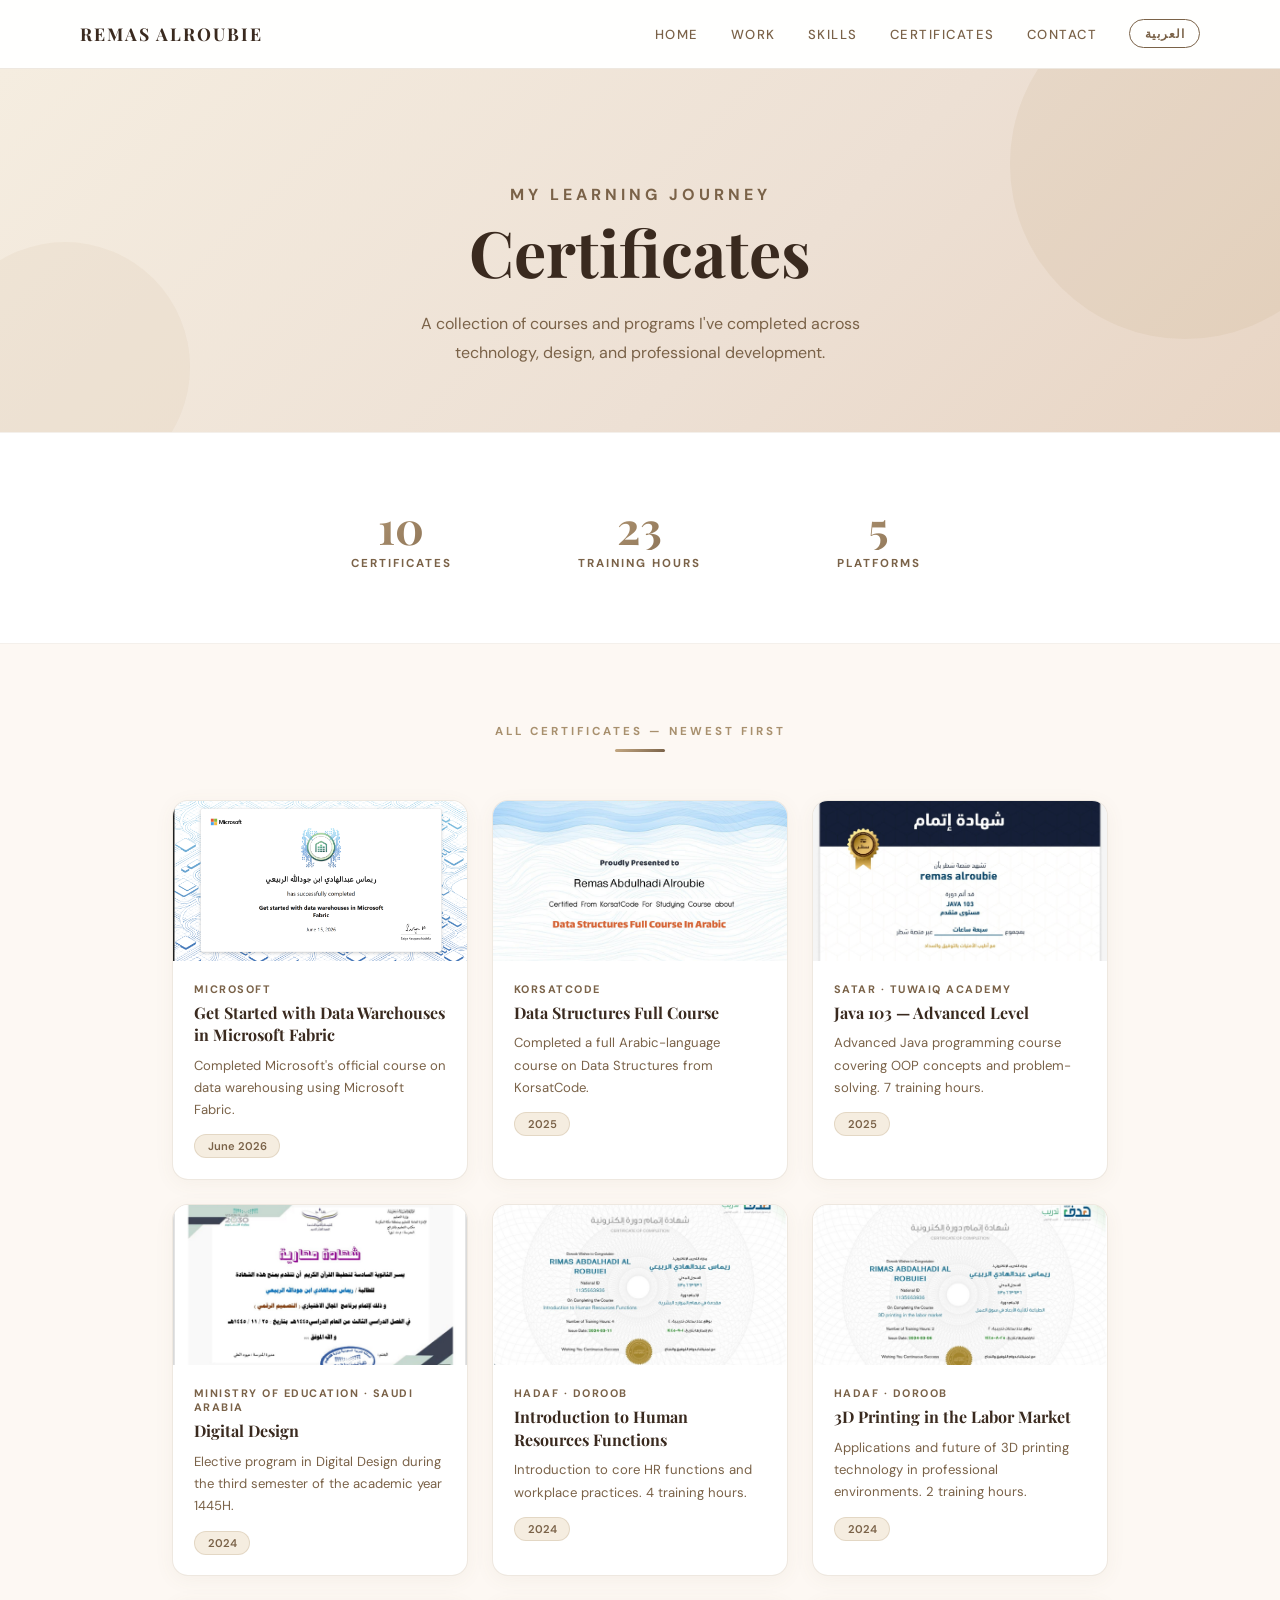
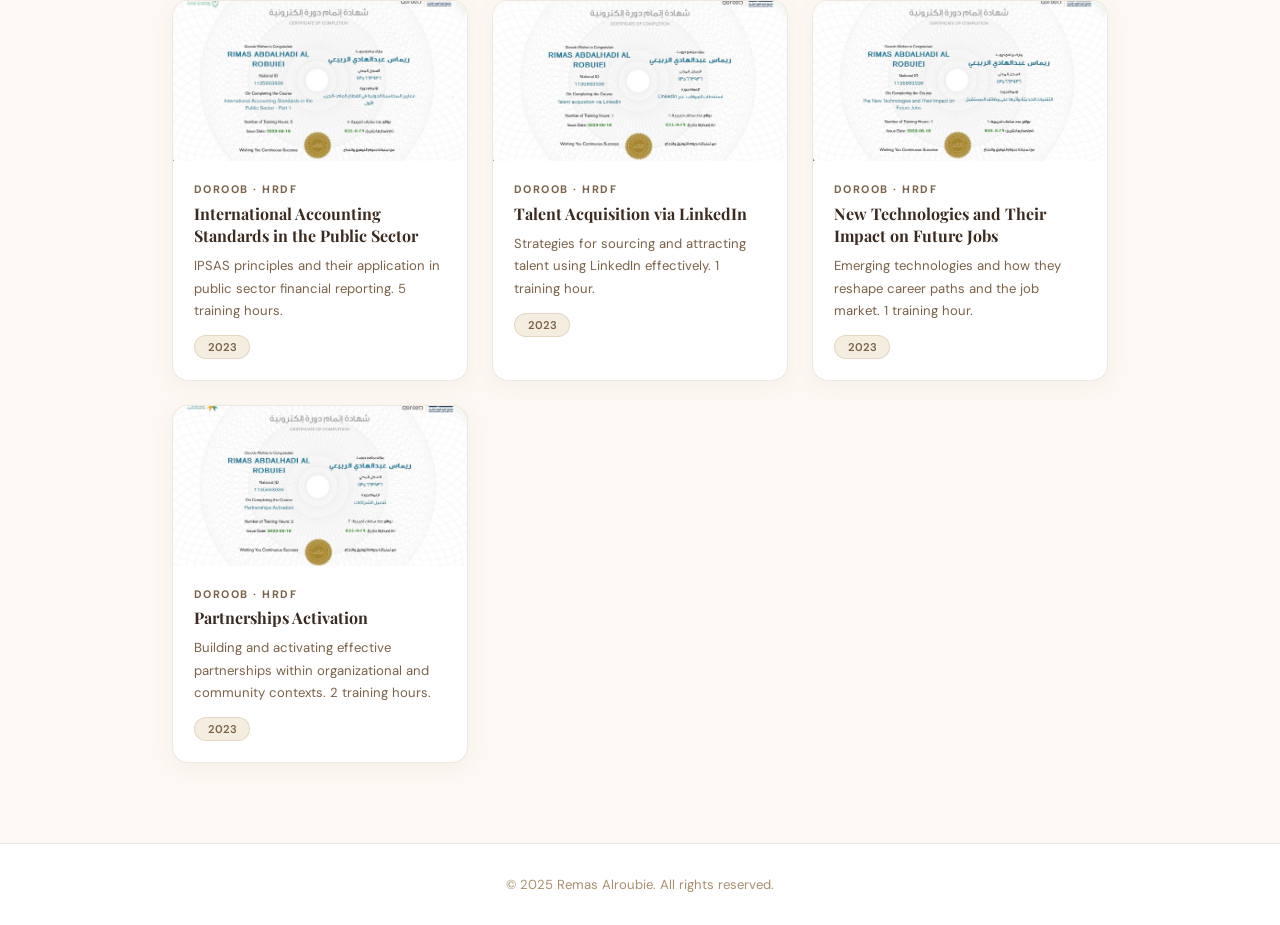
==== certificates.html @ 6f4adeab "redesign certificates page" ====
<!DOCTYPE html>
<html lang="en">
<head>
  <meta charset="UTF-8" />
  <meta name="viewport" content="width=device-width, initial-scale=1.0" />
  <title>Certificates — Remas Alroubie</title>
  <link rel="stylesheet" href="remasalroubie.css" />
  <script src="lang.js"></script>
  <style>
    /* ===== HERO ===== */
    .cert-hero {
      padding: 7rem 2rem 4rem;
      text-align: center;
      background: linear-gradient(135deg, #f5ede0 0%, #ede0d4 60%, #e8d5c4 100%);
      position: relative;
      overflow: hidden;
    }
    .cert-hero::before {
      content: '';
      position: absolute;
      width: 350px; height: 350px;
      border-radius: 50%;
      background: rgba(196,168,130,0.15);
      top: -80px; right: -80px;
      pointer-events: none;
    }
    .cert-hero::after {
      content: '';
      position: absolute;
      width: 250px; height: 250px;
      border-radius: 50%;
      background: rgba(196,168,130,0.1);
      bottom: -60px; left: -60px;
      pointer-events: none;
    }
    .cert-hero-label {
      font-size: 0.72rem;
      font-weight: 700;
      letter-spacing: 4px;
      text-transform: uppercase;
      color: var(--text-light);
      margin-bottom: 1rem;
    }
    .cert-hero h1 {
      font-family: 'Playfair Display', serif;
      font-size: clamp(2.5rem, 6vw, 4rem);
      color: var(--text-dark);
      margin-bottom: 1rem;
    }
    .cert-hero p {
      font-size: 1rem;
      color: var(--text-mid);
      max-width: 460px;
      margin: 0 auto;
      line-height: 1.8;
    }

    /* ===== COUNTER STATS ===== */
    .cert-stats {
      background: white;
      border-top: 1px solid rgba(200,180,154,0.2);
      border-bottom: 1px solid rgba(200,180,154,0.2);
      padding: 3rem 2rem;
    }
    .cert-stats-inner {
      max-width: 700px;
      margin: 0 auto;
      display: grid;
      grid-template-columns: repeat(3, 1fr);
      gap: 1rem;
      text-align: center;
    }
    .cert-stat {
      padding: 1.5rem 1rem;
      border-radius: 12px;
      transition: transform 0.3s;
    }
    .cert-stat:hover { transform: translateY(-4px); }
    .cert-stat-num {
      font-family: 'Playfair Display', serif;
      font-size: 2.8rem;
      font-weight: 700;
      background: linear-gradient(135deg, #c4a882, #7a6248);
      -webkit-background-clip: text;
      -webkit-text-fill-color: transparent;
      background-clip: text;
      line-height: 1;
      margin-bottom: 0.4rem;
    }
    .cert-stat-label {
      font-size: 0.72rem;
      font-weight: 700;
      letter-spacing: 2px;
      text-transform: uppercase;
      color: var(--text-mid);
    }

    /* ===== CERT GRID ===== */
    .cert-section {
      max-width: 1000px;
      margin: 0 auto;
      padding: 5rem 2rem;
    }
    .cert-section-label {
      font-size: 0.72rem;
      font-weight: 700;
      letter-spacing: 3px;
      text-transform: uppercase;
      color: var(--text-light);
      text-align: center;
      margin-bottom: 0.5rem;
    }
    .section-divider {
      width: 50px; height: 3px;
      background: linear-gradient(135deg, var(--pink-mid), var(--purple-mid));
      margin: 0.6rem auto 3rem;
      border-radius: 2px;
    }

    /* Big cert cards with image on top */
    .cert-big-grid {
      display: grid;
      grid-template-columns: repeat(auto-fill, minmax(280px, 1fr));
      gap: 1.5rem;
    }

    .cert-big-card {
      background: white;
      border: 1px solid rgba(200,180,154,0.3);
      border-radius: 16px;
      overflow: hidden;
      cursor: pointer;
      transition: transform 0.3s, box-shadow 0.3s;
      box-shadow: 0 4px 20px rgba(122,98,72,0.06);
    }
    .cert-big-card:hover {
      transform: translateY(-6px);
      box-shadow: 0 15px 40px rgba(122,98,72,0.15);
    }

    .cert-big-img {
      height: 160px;
      overflow: hidden;
      position: relative;
      background: linear-gradient(135deg, #f5ede0, #e8d5c4);
    }
    .cert-big-img img {
      width: 100%; height: 100%;
      object-fit: cover;
      transition: transform 0.4s;
    }
    .cert-big-card:hover .cert-big-img img { transform: scale(1.05); }

    /* Fallback when no image */
    .cert-big-img-fallback {
      width: 100%; height: 100%;
      display: flex;
      align-items: center;
      justify-content: center;
      font-size: 3.5rem;
    }

    /* Zoom overlay on hover */
    .cert-big-img::after {
      content: '🔍';
      position: absolute;
      inset: 0;
      background: rgba(58,42,31,0.5);
      display: flex;
      align-items: center;
      justify-content: center;
      font-size: 1.5rem;
      opacity: 0;
      transition: opacity 0.3s;
    }
    .cert-big-card:hover .cert-big-img::after { opacity: 1; }

    .cert-big-body { padding: 1.3rem; }
    .cert-big-platform {
      display: block;
      font-size: 0.68rem;
      font-weight: 700;
      letter-spacing: 1.5px;
      text-transform: uppercase;
      color: var(--purple-mid);
      margin-bottom: 0.4rem;
    }
    .cert-big-body h3 {
      font-family: 'Playfair Display', serif;
      font-size: 1rem;
      color: var(--text-dark);
      margin-bottom: 0.5rem;
      line-height: 1.4;
    }
    .cert-big-body p {
      font-size: 0.82rem;
      color: var(--text-mid);
      line-height: 1.7;
      margin-bottom: 0.8rem;
    }
    .cert-big-date {
      display: inline-block;
      background: var(--purple-light);
      color: var(--text-mid);
      font-size: 0.7rem;
      font-weight: 600;
      padding: 0.25rem 0.8rem;
      border-radius: 50px;
      border: 1px solid rgba(200,180,154,0.4);
    }

    /* ===== MODAL ===== */
    .modal-overlay {
      display: none;
      position: fixed;
      inset: 0;
      background: rgba(0,0,0,0.85);
      backdrop-filter: blur(6px);
      z-index: 9999;
      justify-content: center;
      align-items: center;
      padding: 1.5rem;
    }
    .modal-overlay.active { display: flex; }
    .modal-overlay img {
      max-width: 90%;
      max-height: 88vh;
      border-radius: 12px;
      box-shadow: 0 8px 40px rgba(0,0,0,0.5);
      animation: modalIn 0.3s ease;
    }
    @keyframes modalIn {
      from { opacity: 0; transform: scale(0.9); }
      to   { opacity: 1; transform: scale(1); }
    }
    .modal-close {
      position: fixed;
      top: 1.2rem; right: 1.5rem;
      font-size: 1.5rem;
      color: white;
      cursor: pointer;
      background: rgba(255,255,255,0.15);
      border: none;
      width: 40px; height: 40px;
      border-radius: 50%;
      display: flex;
      align-items: center;
      justify-content: center;
      transition: background 0.2s;
    }
    .modal-close:hover { background: rgba(255,255,255,0.3); }

    @media (max-width: 600px) {
      .cert-stats-inner { grid-template-columns: repeat(3, 1fr); gap: 0.5rem; }
      .cert-big-grid { grid-template-columns: 1fr; }
    }
  </style>
</head>
<body>

  <div id="progress-bar"></div>
  <button id="back-to-top" onclick="window.scrollTo({top:0,behavior:'smooth'})">↑</button>

  <div class="modal-overlay" id="certModal" onclick="closeModal(event)">
    <button class="modal-close" onclick="closeCertModal()">✕</button>
    <img id="modalImg" src="" alt="Certificate" />
  </div>

  <nav>
    <a href="index.html" class="logo">REMAS ALROUBIE</a>
    <ul>
      <li><a href="index.html" data-en="Home" data-ar="الرئيسية">Home</a></li>
      <li><a href="mywork.html" data-en="Work" data-ar="أعمالي">Work</a></li>
      <li><a href="skills.html" data-en="Skills" data-ar="المهارات">Skills</a></li>
      <li><a href="certificates.html" class="active" data-en="Certificates" data-ar="الشهادات">Certificates</a></li>
      <li><a href="contact.html" data-en="Contact" data-ar="تواصل">Contact</a></li>
      <li><button class="lang-btn" onclick="toggleLang()">العربية</button></li>
    </ul>
  </nav>

  <!-- HERO -->
  <div class="cert-hero">
    <p class="cert-hero-label" data-en="My Learning Journey" data-ar="مسيرتي التعليمية">My Learning Journey</p>
    <h1 data-en="Certificates" data-ar="شهاداتي">Certificates</h1>
    <p data-en="A collection of courses and programs I've completed across technology, design, and professional development." data-ar="مجموعة من الدورات والبرامج التي أتممتها في مجالات التقنية والتصميم والتطوير المهني.">A collection of courses and programs I've completed across technology, design, and professional development.</p>
  </div>

  <!-- COUNTER STATS -->
  <div class="cert-stats">
    <div class="cert-stats-inner">
      <div class="cert-stat fade-in">
        <div class="cert-stat-num" id="count-certs">0</div>
        <div class="cert-stat-label" data-en="Certificates" data-ar="شهادة">Certificates</div>
      </div>
      <div class="cert-stat fade-in">
        <div class="cert-stat-num" id="count-hours">0</div>
        <div class="cert-stat-label" data-en="Training Hours" data-ar="ساعة تدريبية">Training Hours</div>
      </div>
      <div class="cert-stat fade-in">
        <div class="cert-stat-num" id="count-platforms">0</div>
        <div class="cert-stat-label" data-en="Platforms" data-ar="منصة">Platforms</div>
      </div>
    </div>
  </div>

  <!-- CERTIFICATES GRID -->
  <div class="cert-section">
    <p class="cert-section-label" data-en="All Certificates — Newest First" data-ar="جميع الشهادات — الأحدث أولاً">All Certificates — Newest First</p>
    <div class="section-divider"></div>

    <div class="cert-big-grid">

      <!-- 1. Microsoft Fabric — June 2026 -->
      <div class="cert-big-card fade-in" onclick="openCertModal('images/cert-microsoft-fabric.jpg')">
        <div class="cert-big-img">
          <img src="images/cert-microsoft-fabric.jpg" alt="Microsoft Fabric Certificate"
            onerror="this.parentElement.innerHTML='<div class=\'cert-big-img-fallback\'>🏢</div>'" />
        </div>
        <div class="cert-big-body">
          <span class="cert-big-platform" data-en="Microsoft" data-ar="مايكروسوفت">Microsoft</span>
          <h3 data-en="Get Started with Data Warehouses in Microsoft Fabric" data-ar="البدء مع مستودعات البيانات في Microsoft Fabric">Get Started with Data Warehouses in Microsoft Fabric</h3>
          <p data-en="Completed Microsoft's official course on data warehousing using Microsoft Fabric." data-ar="أتممت دورة مايكروسوفت الرسمية في مستودعات البيانات باستخدام Microsoft Fabric.">Completed Microsoft's official course on data warehousing using Microsoft Fabric.</p>
          <span class="cert-big-date">June 2026</span>
        </div>
      </div>

      <!-- 2. Data Structures — 2025 -->
      <div class="cert-big-card fade-in" onclick="openCertModal('images/cert-data-structures.jpg')">
        <div class="cert-big-img">
          <img src="images/cert-data-structures.jpg" alt="Data Structures Certificate"
            onerror="this.parentElement.innerHTML='<div class=\'cert-big-img-fallback\'>🗂️</div>'" />
        </div>
        <div class="cert-big-body">
          <span class="cert-big-platform" data-en="KorsatCode" data-ar="كورسات كود">KorsatCode</span>
          <h3 data-en="Data Structures Full Course" data-ar="دورة هياكل البيانات الكاملة">Data Structures Full Course</h3>
          <p data-en="Completed a full Arabic-language course on Data Structures from KorsatCode." data-ar="أتممت دورة كاملة باللغة العربية في هياكل البيانات من منصة كورسات كود.">Completed a full Arabic-language course on Data Structures from KorsatCode.</p>
          <span class="cert-big-date">2025</span>
        </div>
      </div>

      <!-- 3. Java 103 — 2025 -->
      <div class="cert-big-card fade-in" onclick="openCertModal('images/cert-java.jpg')">
        <div class="cert-big-img">
          <img src="images/cert-java.jpg" alt="Java Certificate"
            onerror="this.parentElement.innerHTML='<div class=\'cert-big-img-fallback\'>💻</div>'" />
        </div>
        <div class="cert-big-body">
          <span class="cert-big-platform" data-en="Satar · Tuwaiq Academy" data-ar="منصة سَطر · أكاديمية طويق">Satar · Tuwaiq Academy</span>
          <h3 data-en="Java 103 — Advanced Level" data-ar="جافا 103 — المستوى المتقدم">Java 103 — Advanced Level</h3>
          <p data-en="Advanced Java programming course covering OOP concepts and problem-solving. 7 training hours." data-ar="دورة برمجة Java متقدمة تغطي مفاهيم البرمجة الكائنية وحل المشكلات. 7 ساعات تدريبية.">Advanced Java programming course covering OOP concepts and problem-solving. 7 training hours.</p>
          <span class="cert-big-date">2025</span>
        </div>
      </div>

      <!-- 4. Digital Design — 2024 -->
      <div class="cert-big-card fade-in" onclick="openCertModal('images/cert-digital-design.jpg')">
        <div class="cert-big-img">
          <img src="images/cert-digital-design.jpg" alt="Digital Design Certificate"
            onerror="this.parentElement.innerHTML='<div class=\'cert-big-img-fallback\'>🎨</div>'" />
        </div>
        <div class="cert-big-body">
          <span class="cert-big-platform" data-en="Ministry of Education · Saudi Arabia" data-ar="وزارة التعليم · المملكة العربية السعودية">Ministry of Education · Saudi Arabia</span>
          <h3 data-en="Digital Design" data-ar="التصميم الرقمي">Digital Design</h3>
          <p data-en="Elective program in Digital Design during the third semester of the academic year 1445H." data-ar="برنامج اختياري في التصميم الرقمي خلال الفصل الدراسي الثالث للعام الدراسي 1445هـ.">Elective program in Digital Design during the third semester of the academic year 1445H.</p>
          <span class="cert-big-date">2024</span>
        </div>
      </div>

      <!-- 5. HR — 2024 -->
      <div class="cert-big-card fade-in" onclick="openCertModal('images/cert-hr.jpg')">
        <div class="cert-big-img">
          <img src="images/cert-hr.jpg" alt="HR Certificate"
            onerror="this.parentElement.innerHTML='<div class=\'cert-big-img-fallback\'>👥</div>'" />
        </div>
        <div class="cert-big-body">
          <span class="cert-big-platform" data-en="HADAF · Doroob" data-ar="هدف · دروب">HADAF · Doroob</span>
          <h3 data-en="Introduction to Human Resources Functions" data-ar="مقدمة في مهام الموارد البشرية">Introduction to Human Resources Functions</h3>
          <p data-en="Introduction to core HR functions and workplace practices. 4 training hours." data-ar="مقدمة في وظائف الموارد البشرية الأساسية. 4 ساعات تدريبية.">Introduction to core HR functions and workplace practices. 4 training hours.</p>
          <span class="cert-big-date">2024</span>
        </div>
      </div>

      <!-- 6. 3D Printing — 2024 -->
      <div class="cert-big-card fade-in" onclick="openCertModal('images/cert-3d.jpg')">
        <div class="cert-big-img">
          <img src="images/cert-3d.jpg" alt="3D Printing Certificate"
            onerror="this.parentElement.innerHTML='<div class=\'cert-big-img-fallback\'>🖨️</div>'" />
        </div>
        <div class="cert-big-body">
          <span class="cert-big-platform" data-en="HADAF · Doroob" data-ar="هدف · دروب">HADAF · Doroob</span>
          <h3 data-en="3D Printing in the Labor Market" data-ar="الطباعة ثلاثية الأبعاد في سوق العمل">3D Printing in the Labor Market</h3>
          <p data-en="Applications and future of 3D printing technology in professional environments. 2 training hours." data-ar="تطبيقات ومستقبل تقنية الطباعة ثلاثية الأبعاد. ساعتان تدريبيتان.">Applications and future of 3D printing technology in professional environments. 2 training hours.</p>
          <span class="cert-big-date">2024</span>
        </div>
      </div>

      <!-- 7. Accounting — 2023 -->
      <div class="cert-big-card fade-in" onclick="openCertModal('images/cert-accounting.jpg')">
        <div class="cert-big-img">
          <img src="images/cert-accounting.jpg" alt="Accounting Certificate"
            onerror="this.parentElement.innerHTML='<div class=\'cert-big-img-fallback\'>📊</div>'" />
        </div>
        <div class="cert-big-body">
          <span class="cert-big-platform" data-en="Doroob · HRDF" data-ar="دروب · صندوق تنمية الموارد البشرية">Doroob · HRDF</span>
          <h3 data-en="International Accounting Standards in the Public Sector" data-ar="معايير المحاسبة الدولية في القطاع العام">International Accounting Standards in the Public Sector</h3>
          <p data-en="IPSAS principles and their application in public sector financial reporting. 5 training hours." data-ar="مبادئ معايير المحاسبة الدولية للقطاع العام وتطبيقها. 5 ساعات تدريبية.">IPSAS principles and their application in public sector financial reporting. 5 training hours.</p>
          <span class="cert-big-date">2023</span>
        </div>
      </div>

      <!-- 8. LinkedIn — 2023 -->
      <div class="cert-big-card fade-in" onclick="openCertModal('images/cert-linkedin.jpg')">
        <div class="cert-big-img">
          <img src="images/cert-linkedin.jpg" alt="LinkedIn Certificate"
            onerror="this.parentElement.innerHTML='<div class=\'cert-big-img-fallback\'>🔍</div>'" />
        </div>
        <div class="cert-big-body">
          <span class="cert-big-platform" data-en="Doroob · HRDF" data-ar="دروب · صندوق تنمية الموارد البشرية">Doroob · HRDF</span>
          <h3 data-en="Talent Acquisition via LinkedIn" data-ar="استقطاب المواهب عبر LinkedIn">Talent Acquisition via LinkedIn</h3>
          <p data-en="Strategies for sourcing and attracting talent using LinkedIn effectively. 1 training hour." data-ar="استراتيجيات استقطاب المواهب واستخدام LinkedIn بفاعلية. ساعة تدريبية.">Strategies for sourcing and attracting talent using LinkedIn effectively. 1 training hour.</p>
          <span class="cert-big-date">2023</span>
        </div>
      </div>

      <!-- 9. New Technologies — 2023 -->
      <div class="cert-big-card fade-in" onclick="openCertModal('images/cert-tech.jpg')">
        <div class="cert-big-img">
          <img src="images/cert-tech.jpg" alt="Tech Certificate"
            onerror="this.parentElement.innerHTML='<div class=\'cert-big-img-fallback\'>🤖</div>'" />
        </div>
        <div class="cert-big-body">
          <span class="cert-big-platform" data-en="Doroob · HRDF" data-ar="دروب · صندوق تنمية الموارد البشرية">Doroob · HRDF</span>
          <h3 data-en="New Technologies and Their Impact on Future Jobs" data-ar="التقنيات الحديثة وأثرها على وظائف المستقبل">New Technologies and Their Impact on Future Jobs</h3>
          <p data-en="Emerging technologies and how they reshape career paths and the job market. 1 training hour." data-ar="التقنيات الناشئة وكيف تعيد تشكيل المسارات المهنية وسوق العمل. ساعة تدريبية.">Emerging technologies and how they reshape career paths and the job market. 1 training hour.</p>
          <span class="cert-big-date">2023</span>
        </div>
      </div>

      <!-- 10. Partnerships — 2023 -->
      <div class="cert-big-card fade-in" onclick="openCertModal('images/cert-partnerships.jpg')">
        <div class="cert-big-img">
          <img src="images/cert-partnerships.jpg" alt="Partnerships Certificate"
            onerror="this.parentElement.innerHTML='<div class=\'cert-big-img-fallback\'>🤝</div>'" />
        </div>
        <div class="cert-big-body">
          <span class="cert-big-platform" data-en="Doroob · HRDF" data-ar="دروب · صندوق تنمية الموارد البشرية">Doroob · HRDF</span>
          <h3 data-en="Partnerships Activation" data-ar="تفعيل الشراكات">Partnerships Activation</h3>
          <p data-en="Building and activating effective partnerships within organizational and community contexts. 2 training hours." data-ar="بناء وتفعيل الشراكات الفعّالة في السياقات المؤسسية والمجتمعية. ساعتان تدريبيتان.">Building and activating effective partnerships within organizational and community contexts. 2 training hours.</p>
          <span class="cert-big-date">2023</span>
        </div>
      </div>

    </div>
  </div>

  <footer>
    <p data-en="© 2025 Remas Alroubie. All rights reserved." data-ar=".© 2025 ريماس الربيعي. جميع الحقوق محفوظة">© 2025 Remas Alroubie. All rights reserved.</p>
  </footer>

  <script>
    // ===== MODAL =====
    function openCertModal(src) {
      document.getElementById('modalImg').src = src;
      document.getElementById('certModal').classList.add('active');
      document.body.style.overflow = 'hidden';
    }
    function closeCertModal() {
      document.getElementById('certModal').classList.remove('active');
      document.body.style.overflow = '';
    }
    function closeModal(e) {
      if (e.target === document.getElementById('certModal')) closeCertModal();
    }
    document.addEventListener('keydown', e => { if (e.key === 'Escape') closeCertModal(); });

    // ===== COUNTER ANIMATION =====
    function animateCounter(id, target, duration) {
      const el = document.getElementById(id);
      let start = 0;
      const step = target / (duration / 16);
      const timer = setInterval(() => {
        start += step;
        if (start >= target) { el.textContent = target; clearInterval(timer); }
        else { el.textContent = Math.floor(start); }
      }, 16);
    }

    // Start counters when stats section is visible
    let counted = false;
    const statsObserver = new IntersectionObserver(entries => {
      entries.forEach(e => {
        if (e.isIntersecting && !counted) {
          counted = true;
          animateCounter('count-certs', 10, 1200);
          animateCounter('count-hours', 23, 1500);
          animateCounter('count-platforms', 5, 1000);
        }
      });
    }, { threshold: 0.3 });
    statsObserver.observe(document.querySelector('.cert-stats'));

    // ===== SCROLL =====
    window.addEventListener('scroll', () => {
      const scrollTop = window.scrollY;
      const docHeight = document.documentElement.scrollHeight - window.innerHeight;
      document.getElementById('progress-bar').style.width = (scrollTop / docHeight * 100) + '%';
      document.getElementById('back-to-top').classList.toggle('visible', scrollTop > 300);
    });

    const observer = new IntersectionObserver(entries => {
      entries.forEach(e => { if (e.isIntersecting) e.target.classList.add('visible'); });
    }, { threshold: 0.1 });
    document.querySelectorAll('.fade-in').forEach(el => observer.observe(el));
  </script>

</body>
</html>
---- remasalroubie.css ----
@import url('https://fonts.googleapis.com/css2?family=Playfair+Display:wght@400;700&family=DM+Sans:wght@300;400;500&display=swap');

* { margin: 0; padding: 0; box-sizing: border-box; }

:root {
  --pink-mid:     #c4a882;
  --pink-soft:    #d4bc9a;
  --pink-light:   #f0e8dc;
  --purple-mid:   #7a6248;
  --purple-soft:  #c8b49a;
  --purple-light: #f5ede0;
  --gradient:     linear-gradient(135deg, #f5ede0 0%, #ede0d4 50%, #e8d5c4 100%);
  --text-dark:    #3a2a1f;
  --text-mid:     #7a6248;
  --text-light:   #a8906e;
  --white:        #ffffff;
  --bg:           #fdf8f3;
}

html { scroll-behavior: smooth; }

body {
  font-family: 'DM Sans', sans-serif;
  background-color: var(--bg);
  color: var(--text-dark);
}

/* ======= SCROLL PROGRESS BAR ======= */
#progress-bar {
  position: fixed;
  top: 0;
  left: 0;
  height: 3px;
  width: 0%;
  background: linear-gradient(135deg, var(--pink-mid), var(--purple-mid));
  z-index: 9999;
  transition: width 0.1s linear;
}

/* ======= BACK TO TOP ======= */
#back-to-top {
  position: fixed;
  bottom: 2rem;
  right: 2rem;
  width: 44px;
  height: 44px;
  border-radius: 50%;
  background: linear-gradient(135deg, var(--pink-mid), var(--purple-mid));
  color: white;
  border: none;
  font-size: 1.2rem;
  cursor: pointer;
  display: flex;
  align-items: center;
  justify-content: center;
  opacity: 0;
  pointer-events: none;
  transition: opacity 0.3s, transform 0.3s;
  z-index: 999;
  box-shadow: 0 4px 15px rgba(122,98,72,0.3);
}

#back-to-top.visible {
  opacity: 1;
  pointer-events: all;
}

#back-to-top:hover { transform: translateY(-3px); }

/* ======= FADE IN ON SCROLL ======= */
.fade-in {
  opacity: 0;
  transform: translateY(30px);
  transition: opacity 0.6s ease, transform 0.6s ease;
}

.fade-in.visible {
  opacity: 1;
  transform: translateY(0);
}

/* ======= NAVBAR ======= */
nav {
  display: flex;
  justify-content: space-between;
  align-items: center;
  padding: 1.2rem 5rem;
  background: rgba(255,255,255,0.9);
  backdrop-filter: blur(12px);
  position: sticky;
  top: 0;
  z-index: 100;
  border-bottom: 1px solid rgba(200,180,154,0.3);
}

.logo {
  font-family: 'Playfair Display', serif;
  font-size: 1.1rem;
  font-weight: 700;
  letter-spacing: 2px;
  color: var(--text-dark);
  text-decoration: none;
}

nav ul {
  list-style: none;
  display: flex;
  gap: 2rem;
  align-items: center;
}

nav ul li a {
  text-decoration: none;
  font-size: 0.82rem;
  font-weight: 500;
  letter-spacing: 1.5px;
  text-transform: uppercase;
  color: var(--text-mid);
  transition: color 0.3s;
}

nav ul li a:hover,
nav ul li a.active { color: var(--purple-mid); }

/* ======= LANGUAGE BUTTON ======= */
.lang-btn {
  background: transparent;
  border: 1.5px solid var(--purple-mid);
  color: var(--purple-mid);
  font-size: 0.78rem;
  font-weight: 600;
  letter-spacing: 1px;
  padding: 0.35rem 0.9rem;
  border-radius: 50px;
  cursor: pointer;
  transition: background 0.3s, color 0.3s;
  font-family: 'DM Sans', sans-serif;
}

.lang-btn:hover {
  background: var(--purple-mid);
  color: white;
}

/* ======= RTL ======= */
body.rtl { direction: rtl; text-align: right; }
body.rtl nav { flex-direction: row-reverse; }
body.rtl .hero { flex-direction: row-reverse; }
body.rtl .hero-btns { justify-content: flex-start; }
body.rtl .port-detail-item {
  border-left: none;
  border-right: 2px solid var(--purple-soft);
  padding-left: 0;
  padding-right: 1rem;
}
body.rtl .contact-item { flex-direction: row-reverse; }
body.rtl #back-to-top { right: auto; left: 2rem; }

/* ======= BUTTONS ======= */
.btn-outline-dark {
  display: inline-block;
  background: transparent;
  color: var(--text-dark);
  padding: 0.75rem 2rem;
  border-radius: 4px;
  text-decoration: none;
  font-size: 0.82rem;
  font-weight: 500;
  letter-spacing: 1.5px;
  text-transform: uppercase;
  border: 1.5px solid var(--text-dark);
  transition: background 0.3s, color 0.3s, transform 0.3s;
}

.btn-outline-dark:hover {
  background: var(--text-dark);
  color: var(--white);
  transform: translateY(-2px);
}

.btn-primary {
  display: inline-block;
  background: linear-gradient(135deg, var(--pink-mid), var(--purple-mid));
  color: white;
  padding: 0.75rem 2rem;
  border-radius: 4px;
  text-decoration: none;
  font-size: 0.82rem;
  font-weight: 500;
  letter-spacing: 1.5px;
  text-transform: uppercase;
  border: none;
  cursor: pointer;
  transition: opacity 0.3s, transform 0.3s;
}

.btn-primary:hover { opacity: 0.88; transform: translateY(-2px); }

.btn-outline {
  display: inline-block;
  background: transparent;
  color: var(--text-mid);
  padding: 0.75rem 2.5rem;
  border-radius: 4px;
  text-decoration: none;
  font-size: 0.82rem;
  font-weight: 500;
  letter-spacing: 1.5px;
  text-transform: uppercase;
  border: 1px solid var(--purple-mid);
  transition: background 0.3s, transform 0.3s;
}

.btn-outline:hover { background: var(--purple-light); transform: translateY(-2px); }

/* ======= SECTION TITLES ======= */
.sec-title {
  font-family: 'Playfair Display', serif;
  font-size: 1.8rem;
  font-weight: 700;
  color: var(--text-dark);
  text-align: center;
  letter-spacing: 2px;
  text-transform: uppercase;
}

.underline {
  width: 50px;
  height: 3px;
  background: linear-gradient(135deg, var(--pink-mid), var(--purple-mid));
  margin: 0.8rem auto 3rem auto;
  border-radius: 2px;
}

/* ======= PAGE WRAPPER ======= */
.page-section {
  max-width: 1000px;
  margin: 0 auto;
  padding: 5rem 2rem;
  min-height: 80vh;
}

/* ======= HERO ======= */
.hero {
  display: flex;
  align-items: center;
  justify-content: space-between;
  gap: 3rem;
  padding: 5rem;
  background: var(--white);
  min-height: 88vh;
}

.hero-text { flex: 1; }

.hero-greeting {
  font-size: 1.4rem;
  font-weight: 300;
  color: var(--text-mid);
  margin-bottom: 0.4rem;
}

.hero-text h1 {
  font-family: 'Playfair Display', serif;
  font-size: clamp(2rem, 4vw, 3.2rem);
  font-weight: 700;
  color: var(--text-dark);
  margin-bottom: 1rem;
  line-height: 1.2;
}

.hero-badge {
  display: inline-block;
  background: linear-gradient(135deg, #d4bc9a, #c4a882, #a8906e);
  color: #3a2a1f;
  font-size: 0.85rem;
  font-weight: 600;
  letter-spacing: 1.5px;
  padding: 0.45rem 1.2rem;
  border-radius: 999px;
  margin-bottom: 1.2rem;
  border: none;
}

/* Typing cursor */
.typing-cursor {
  display: inline-block;
  width: 2px;
  height: 1em;
  background: var(--purple-mid);
  margin-left: 2px;
  vertical-align: middle;
  animation: blink 0.8s step-end infinite;
}

@keyframes blink {
  50% { opacity: 0; }
}

.hero-desc {
  font-size: 0.95rem;
  color: var(--text-mid);
  line-height: 1.85;
  max-width: 420px;
  margin-bottom: 2rem;
  margin-top: 0.8rem;
}

.hero-btns { display: flex; gap: 1rem; flex-wrap: wrap; }

.hero-img { flex: 0 0 280px; }

.hero-logo-img {
  width: 280px;
  height: 320px;
  object-fit: contain;
  border-radius: 12px;
  background: #f0e8dc;
  padding: 2rem;
  border: 1px solid rgba(180,150,120,0.2);
}

/* ======= PORTFOLIO ======= */
.portfolio-grid {
  display: grid;
  grid-template-columns: repeat(2, 1fr);
  gap: 1.8rem;
  max-width: 1000px;
  margin: 0 auto;
}

.portfolio-card {
  background: var(--white);
  border: 1px solid rgba(200,180,154,0.4);
  border-radius: 12px;
  overflow: hidden;
  transition: transform 0.3s, box-shadow 0.3s;
}

.portfolio-card:hover {
  transform: translateY(-5px);
  box-shadow: 0 15px 35px rgba(122,98,72,0.15);
}

.port-img {
  height: 200px;
  background: var(--gradient);
  background-size: cover;
  background-position: center;
  background-repeat: no-repeat;
  overflow: hidden;
}

.port-img img {
  width: 100%;
  height: 100%;
  object-fit: cover;
  display: block;
}

.port-body { padding: 1.5rem; }

.port-tag {
  display: inline-block;
  font-size: 0.72rem;
  font-weight: 500;
  letter-spacing: 1px;
  text-transform: uppercase;
  color: var(--purple-mid);
  margin-bottom: 0.7rem;
}

.port-body h3 {
  font-family: 'Playfair Display', serif;
  font-size: 1.4rem;
  color: var(--text-dark);
  margin-bottom: 0.8rem;
}

.port-body p {
  font-size: 0.9rem;
  color: var(--text-mid);
  line-height: 1.8;
  margin-bottom: 0.8rem;
}

.port-details {
  margin-top: 1.5rem;
  display: flex;
  flex-direction: column;
  gap: 1.2rem;
}

.port-detail-item {
  border-left: 2px solid var(--purple-soft);
  padding-left: 1rem;
}

.port-detail-label {
  display: block;
  font-size: 0.72rem;
  font-weight: 700;
  letter-spacing: 1.5px;
  text-transform: uppercase;
  color: var(--text-light);
  margin-bottom: 0.5rem;
}

.port-tags-row { display: flex; flex-wrap: wrap; gap: 0.5rem; }

.port-pill {
  display: inline-block;
  background: var(--purple-light);
  color: var(--text-mid);
  font-size: 0.78rem;
  font-weight: 500;
  padding: 0.3rem 0.8rem;
  border-radius: 50px;
  border: 1px solid rgba(200,180,154,0.5);
}

.port-team {
  font-size: 0.85rem;
  color: var(--text-mid);
  line-height: 1.7;
  margin: 0;
}

/* ======= SKILLS ======= */
.skills-category-label {
  font-size: 0.75rem;
  font-weight: 700;
  letter-spacing: 2px;
  text-transform: uppercase;
  color: var(--purple-mid);
  margin-bottom: 1.2rem;
}

.skills-row {
  display: grid;
  grid-template-columns: repeat(auto-fit, minmax(160px, 1fr));
  gap: 1.5rem;
}

.skill-box {
  background: var(--white);
  border: 1px solid rgba(200,180,154,0.4);
  border-radius: 12px;
  padding: 2rem 1rem;
  text-align: center;
  transition: transform 0.3s, box-shadow 0.3s;
}

.skill-box:hover {
  transform: translateY(-4px);
  box-shadow: 0 10px 25px rgba(122,98,72,0.15);
}

.skill-icon { font-size: 2.2rem; margin-bottom: 0.8rem; }

.skill-box h4 {
  font-size: 0.82rem;
  font-weight: 700;
  letter-spacing: 1px;
  text-transform: uppercase;
  color: var(--text-dark);
  margin-bottom: 0.4rem;
}

.skill-box p { font-size: 0.78rem; color: var(--text-light); line-height: 1.5; }

/* ======= CERTIFICATES ======= */
.cert-grid {
  display: grid;
  grid-template-columns: repeat(auto-fit, minmax(280px, 1fr));
  gap: 1.5rem;
}

.cert-card {
  background: var(--white);
  border: 1px solid rgba(200,180,154,0.4);
  border-radius: 16px;
  padding: 1.8rem;
  display: flex;
  gap: 1.2rem;
  align-items: flex-start;
  transition: transform 0.3s, box-shadow 0.3s;
  cursor: pointer;
}

.cert-card:hover {
  transform: translateY(-4px);
  box-shadow: 0 12px 30px rgba(122,98,72,0.15);
}

.cert-icon {
  font-size: 2rem;
  flex-shrink: 0;
  width: 52px;
  height: 52px;
  background: var(--gradient);
  border-radius: 12px;
  display: flex;
  align-items: center;
  justify-content: center;
}

.cert-body { flex: 1; }

.cert-platform {
  display: block;
  font-size: 0.7rem;
  font-weight: 700;
  letter-spacing: 1px;
  text-transform: uppercase;
  color: var(--purple-mid);
  margin-bottom: 0.4rem;
}

.cert-body h3 {
  font-family: 'Playfair Display', serif;
  font-size: 1rem;
  color: var(--text-dark);
  margin-bottom: 0.5rem;
  line-height: 1.4;
}

.cert-body p {
  font-size: 0.83rem;
  color: var(--text-mid);
  line-height: 1.7;
  margin-bottom: 0.8rem;
}

.cert-date {
  display: inline-block;
  background: var(--purple-light);
  color: var(--text-mid);
  font-size: 0.72rem;
  font-weight: 600;
  padding: 0.25rem 0.7rem;
  border-radius: 50px;
}

/* ======= MODAL ======= */
.modal-overlay {
  display: none;
  position: fixed;
  inset: 0;
  background: rgba(0,0,0,0.85);
  z-index: 9999;
  justify-content: center;
  align-items: center;
}

.modal-overlay.active { display: flex; }

.modal-overlay img {
  max-width: 90%;
  max-height: 90vh;
  border-radius: 12px;
  box-shadow: 0 8px 40px rgba(0,0,0,0.5);
}

.modal-close {
  position: fixed;
  top: 1.2rem;
  right: 1.5rem;
  font-size: 2rem;
  color: white;
  cursor: pointer;
  background: none;
  border: none;
  line-height: 1;
}

/* ======= CONTACT ======= */
.contact-wrapper {
  display: grid;
  grid-template-columns: 1fr 1fr;
  gap: 4rem;
  align-items: start;
}

.contact-info h3 {
  font-family: 'Playfair Display', serif;
  font-size: 1.2rem;
  color: var(--text-dark);
  margin-bottom: 1.5rem;
}

.contact-item {
  display: flex;
  align-items: center;
  gap: 0.9rem;
  margin-bottom: 1.1rem;
  text-decoration: none;
  color: var(--text-mid);
  font-size: 0.9rem;
  transition: color 0.3s;
}

.contact-item:hover { color: var(--purple-mid); }

.contact-icon {
  width: 40px;
  height: 40px;
  border-radius: 50%;
  background: var(--gradient);
  display: flex;
  align-items: center;
  justify-content: center;
  font-size: 1.1rem;
  flex-shrink: 0;
}

.social-title {
  font-size: 0.78rem;
  font-weight: 700;
  letter-spacing: 1.5px;
  text-transform: uppercase;
  color: var(--text-light);
  margin-top: 2rem;
  margin-bottom: 1rem;
}

.social-links { display: flex; gap: 0.8rem; flex-wrap: wrap; }

.social-btn {
  display: inline-flex;
  align-items: center;
  gap: 0.5rem;
  padding: 0.5rem 1.1rem;
  border-radius: 50px;
  border: 1px solid rgba(200,180,154,0.5);
  background: var(--white);
  text-decoration: none;
  font-size: 0.8rem;
  color: var(--text-mid);
  font-weight: 500;
  transition: background 0.3s, transform 0.3s;
}

.social-btn:hover { background: var(--purple-light); transform: translateY(-2px); }

.form-group { margin-bottom: 1.4rem; }

.form-group label {
  display: block;
  font-size: 0.78rem;
  font-weight: 500;
  letter-spacing: 1px;
  text-transform: uppercase;
  color: var(--text-mid);
  margin-bottom: 0.5rem;
}

.form-group input,
.form-group textarea {
  width: 100%;
  padding: 0.85rem 1.1rem;
  background: var(--white);
  border: 1px solid rgba(200,180,154,0.5);
  border-radius: 8px;
  font-family: 'DM Sans', sans-serif;
  font-size: 0.9rem;
  color: var(--text-dark);
  outline: none;
  transition: border 0.3s;
}

.form-group input:focus,
.form-group textarea:focus { border-color: var(--purple-mid); }

.form-group textarea { height: 130px; resize: vertical; }

/* ======= FOOTER ======= */
footer {
  background: var(--white);
  border-top: 1px solid rgba(200,180,154,0.3);
  padding: 2rem 5rem;
  text-align: center;
  font-size: 0.82rem;
  color: var(--text-light);
}

/* ======= ANIMATIONS ======= */
@keyframes fadeUp {
  from { opacity: 0; transform: translateY(25px); }
  to   { opacity: 1; transform: translateY(0); }
}

.hero-greeting { animation: fadeUp 0.5s ease both; }
.hero-text h1  { animation: fadeUp 0.5s ease 0.1s both; }
.hero-badge    { animation: fadeUp 0.5s ease 0.2s both; }
.hero-desc     { animation: fadeUp 0.5s ease 0.3s both; }
.hero-btns     { animation: fadeUp 0.5s ease 0.4s both; }

/* ======= RESPONSIVE ======= */
@media (max-width: 900px) {
  nav { padding: 1rem 1.5rem; }
  nav ul { gap: 0.8rem; flex-wrap: wrap; }
  .hero { flex-direction: column; padding: 3rem 1.5rem; text-align: center; min-height: auto; }
  .hero-img { display: none; }
  .hero-desc { max-width: 100%; }
  .hero-btns { justify-content: center; }
  .page-section { padding: 3rem 1.5rem; }
  .portfolio-grid { grid-template-columns: 1fr; }
  .contact-wrapper { grid-template-columns: 1fr; gap: 2.5rem; }
  .cert-grid { grid-template-columns: 1fr; }
  footer { padding: 1.5rem; }
}
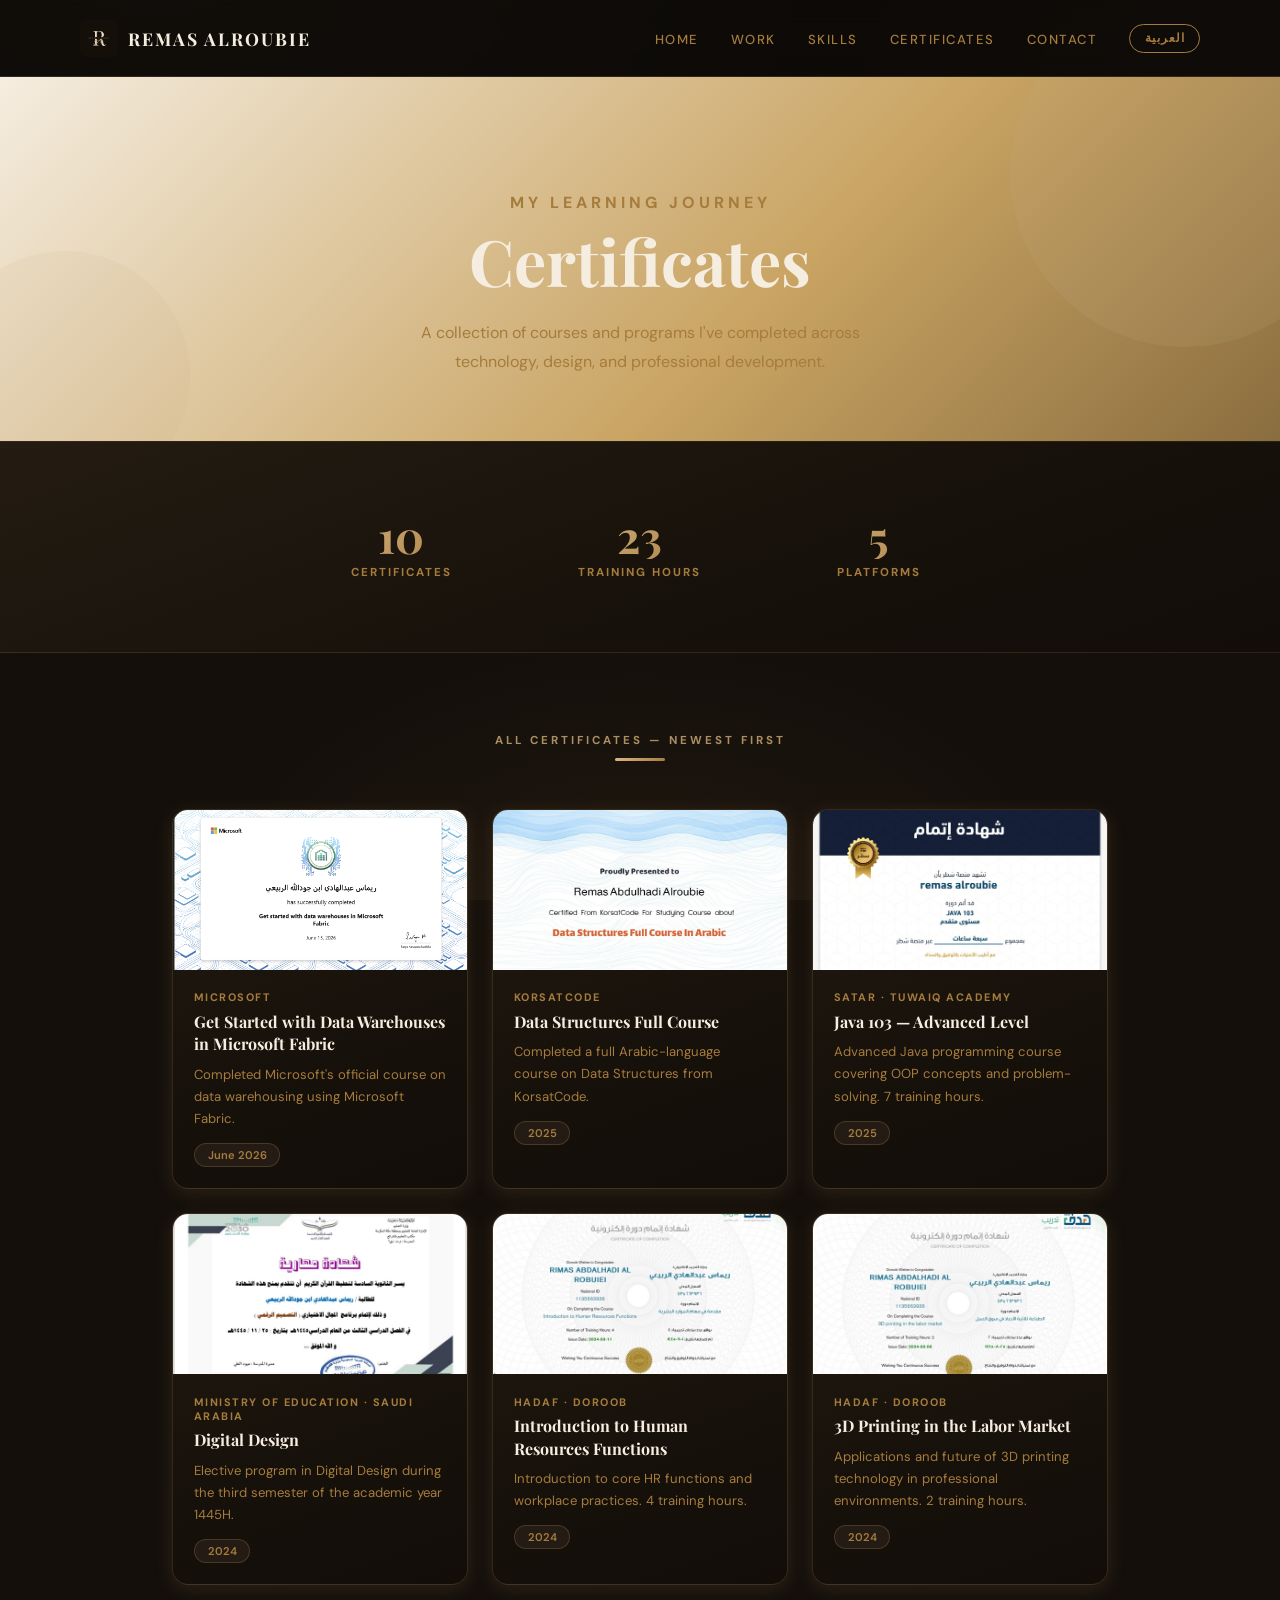
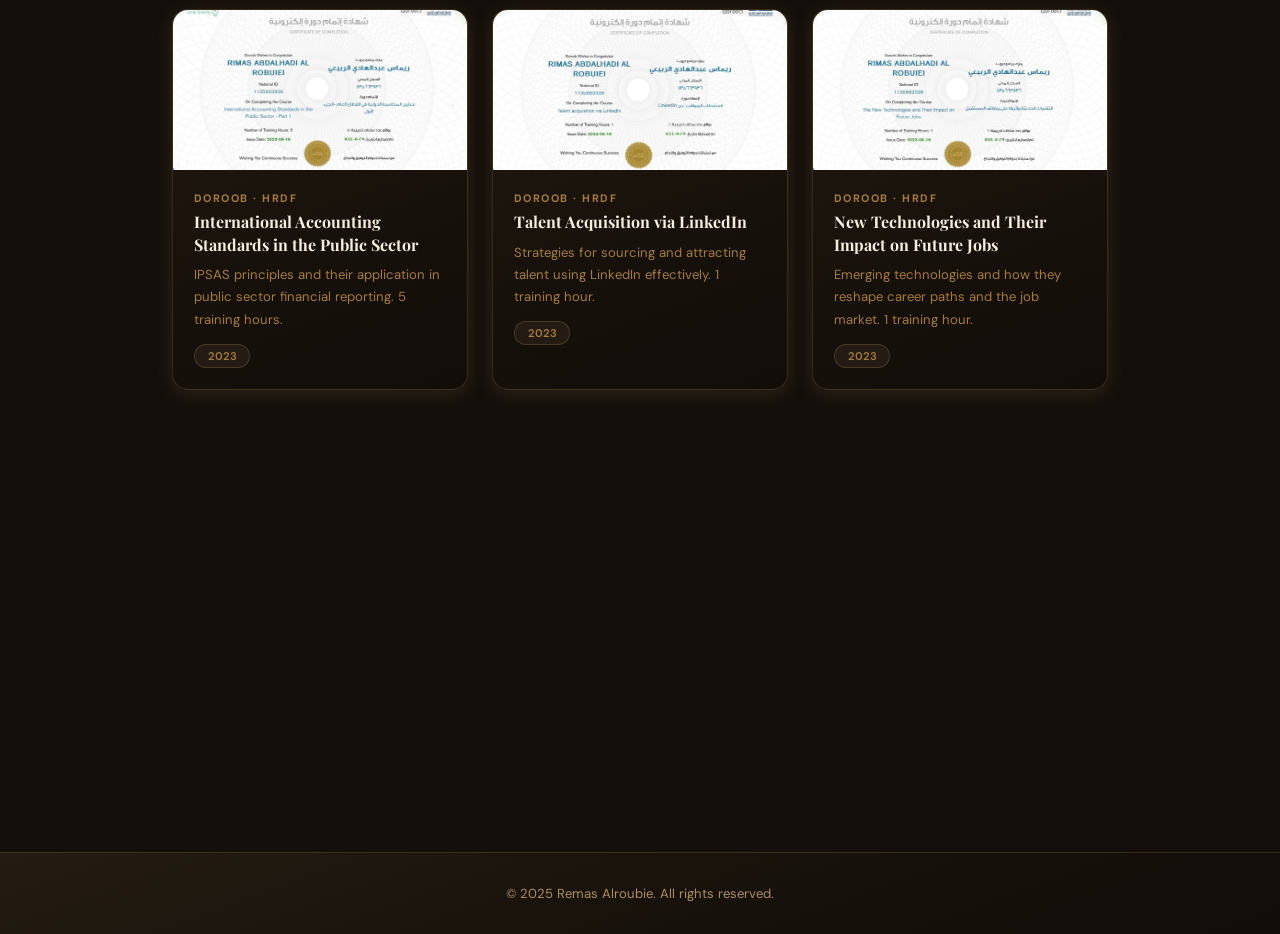
==== commit 6ea63bfe: "Update site with new gold/dark identity and logo" ====
--- a/certificates.html
+++ b/certificates.html
@@ -5,13 +5,14 @@
   <meta name="viewport" content="width=device-width, initial-scale=1.0" />
   <title>Certificates — Remas Alroubie</title>
   <link rel="stylesheet" href="remasalroubie.css" />
+  <link rel="icon" type="image/png" href="images/logo.png" />
   <script src="lang.js"></script>
   <style>
     /* ===== HERO ===== */
     .cert-hero {
       padding: 7rem 2rem 4rem;
       text-align: center;
-      background: linear-gradient(135deg, #f5ede0 0%, #ede0d4 60%, #e8d5c4 100%);
+      background: linear-gradient(135deg, #f5ede0 0%, #c9a463 60%, #8a6d3f 100%);
       position: relative;
       overflow: hidden;
     }
@@ -57,9 +58,9 @@
 
     /* ===== COUNTER STATS ===== */
     .cert-stats {
-      background: white;
-      border-top: 1px solid rgba(200,180,154,0.2);
-      border-bottom: 1px solid rgba(200,180,154,0.2);
+      background: var(--panel);
+      border-top: 1px solid rgba(201,164,99,0.12);
+      border-bottom: 1px solid rgba(201,164,99,0.12);
       padding: 3rem 2rem;
     }
     .cert-stats-inner {
@@ -80,7 +81,7 @@
       font-family: 'Playfair Display', serif;
       font-size: 2.8rem;
       font-weight: 700;
-      background: linear-gradient(135deg, #c4a882, #7a6248);
+      background: linear-gradient(135deg, #d8b788, #a67c3d);
       -webkit-background-clip: text;
       -webkit-text-fill-color: transparent;
       background-clip: text;
@@ -125,24 +126,24 @@
     }
 
     .cert-big-card {
-      background: white;
-      border: 1px solid rgba(200,180,154,0.3);
+      background: var(--panel);
+      border: 1px solid rgba(201,164,99,0.18);
       border-radius: 16px;
       overflow: hidden;
       cursor: pointer;
       transition: transform 0.3s, box-shadow 0.3s;
-      box-shadow: 0 4px 20px rgba(122,98,72,0.06);
+      box-shadow: 0 4px 20px rgba(201,164,99,0.14);
     }
     .cert-big-card:hover {
       transform: translateY(-6px);
-      box-shadow: 0 15px 40px rgba(122,98,72,0.15);
+      box-shadow: 0 15px 40px rgba(201,164,99,0.15);
     }
 
     .cert-big-img {
       height: 160px;
       overflow: hidden;
       position: relative;
-      background: linear-gradient(135deg, #f5ede0, #e8d5c4);
+      background: linear-gradient(135deg, #f5ede0, #8a6d3f);
     }
     .cert-big-img img {
       width: 100%; height: 100%;
@@ -206,7 +207,7 @@
       font-weight: 600;
       padding: 0.25rem 0.8rem;
       border-radius: 50px;
-      border: 1px solid rgba(200,180,154,0.4);
+      border: 1px solid rgba(201,164,99,0.22);
     }
 
     /* ===== MODAL ===== */
@@ -267,7 +268,7 @@
   </div>
 
   <nav>
-    <a href="index.html" class="logo">REMAS ALROUBIE</a>
+    <a href="index.html" class="logo"><img src="images/logo.png" alt="Remas Alroubie" class="logo-img"><span>REMAS ALROUBIE</span></a>
     <ul>
       <li><a href="index.html" data-en="Home" data-ar="الرئيسية">Home</a></li>
       <li><a href="mywork.html" data-en="Work" data-ar="أعمالي">Work</a></li>
--- a/remasalroubie.css
+++ b/remasalroubie.css
@@ -3,25 +3,31 @@
 * { margin: 0; padding: 0; box-sizing: border-box; }
 
 :root {
-  --pink-mid:     #c4a882;
-  --pink-soft:    #d4bc9a;
-  --pink-light:   #f0e8dc;
-  --purple-mid:   #7a6248;
-  --purple-soft:  #c8b49a;
-  --purple-light: #f5ede0;
-  --gradient:     linear-gradient(135deg, #f5ede0 0%, #ede0d4 50%, #e8d5c4 100%);
-  --text-dark:    #3a2a1f;
-  --text-mid:     #7a6248;
-  --text-light:   #a8906e;
-  --white:        #ffffff;
-  --bg:           #fdf8f3;
+  --pink-mid:     #d8b788;
+  --pink-soft:    #e6cda0;
+  --pink-light:   #1c150f;
+  --purple-mid:   #a67c3d;
+  --purple-soft:  #7d6640;
+  --purple-light: #241c14;
+  --gradient:     linear-gradient(135deg, #f5ede0 0%, #c9a463 50%, #8a6d3f 100%);
+  --text-dark:    #f5ede0;
+  --text-mid:     #a67c3d;
+  --text-light:   #ab8f63;
+  --white:        #1f170f;
+  --panel:        linear-gradient(160deg, #241c12 0%, #17110b 60%, #120d09 100%);
+  --bg:           #140f0b;
 }
 
 html { scroll-behavior: smooth; }
 
 body {
   font-family: 'DM Sans', sans-serif;
-  background-color: var(--bg);
+  background:
+    radial-gradient(ellipse 1100px 750px at 12% -8%, rgba(216,183,136,0.16), transparent 60%),
+    radial-gradient(ellipse 900px 700px at 105% 15%, rgba(166,124,61,0.14), transparent 55%),
+    radial-gradient(ellipse 800px 600px at 50% 110%, rgba(166,124,61,0.10), transparent 60%),
+    var(--bg);
+  background-attachment: fixed;
   color: var(--text-dark);
 }
 
@@ -57,7 +63,7 @@
   pointer-events: none;
   transition: opacity 0.3s, transform 0.3s;
   z-index: 999;
-  box-shadow: 0 4px 15px rgba(122,98,72,0.3);
+  box-shadow: 0 4px 15px rgba(201,164,99,0.3);
 }
 
 #back-to-top.visible {
@@ -85,21 +91,31 @@
   justify-content: space-between;
   align-items: center;
   padding: 1.2rem 5rem;
-  background: rgba(255,255,255,0.9);
+  background: rgba(12,10,8,0.85);
   backdrop-filter: blur(12px);
   position: sticky;
   top: 0;
   z-index: 100;
-  border-bottom: 1px solid rgba(200,180,154,0.3);
+  border-bottom: 1px solid rgba(201,164,99,0.18);
 }
 
 .logo {
+  display: flex;
+  align-items: center;
+  gap: 0.6rem;
   font-family: 'Playfair Display', serif;
   font-size: 1.1rem;
   font-weight: 700;
   letter-spacing: 2px;
   color: var(--text-dark);
   text-decoration: none;
+}
+
+.logo-img {
+  height: 38px;
+  width: 38px;
+  object-fit: contain;
+  border-radius: 6px;
 }
 
 nav ul {
@@ -247,7 +263,7 @@
   justify-content: space-between;
   gap: 3rem;
   padding: 5rem;
-  background: var(--white);
+  background: var(--panel);
   min-height: 88vh;
 }
 
@@ -271,7 +287,7 @@
 
 .hero-badge {
   display: inline-block;
-  background: linear-gradient(135deg, #d4bc9a, #c4a882, #a8906e);
+  background: linear-gradient(135deg, #e6cda0, #d8b788, #ab8f63);
   color: #3a2a1f;
   font-size: 0.85rem;
   font-weight: 600;
@@ -315,7 +331,7 @@
   height: 320px;
   object-fit: contain;
   border-radius: 12px;
-  background: #f0e8dc;
+  background: #1c150f;
   padding: 2rem;
   border: 1px solid rgba(180,150,120,0.2);
 }
@@ -330,8 +346,8 @@
 }
 
 .portfolio-card {
-  background: var(--white);
-  border: 1px solid rgba(200,180,154,0.4);
+  background: var(--panel);
+  border: 1px solid rgba(201,164,99,0.22);
   border-radius: 12px;
   overflow: hidden;
   transition: transform 0.3s, box-shadow 0.3s;
@@ -339,7 +355,7 @@
 
 .portfolio-card:hover {
   transform: translateY(-5px);
-  box-shadow: 0 15px 35px rgba(122,98,72,0.15);
+  box-shadow: 0 15px 35px rgba(201,164,99,0.15);
 }
 
 .port-img {
@@ -416,7 +432,7 @@
   font-weight: 500;
   padding: 0.3rem 0.8rem;
   border-radius: 50px;
-  border: 1px solid rgba(200,180,154,0.5);
+  border: 1px solid rgba(201,164,99,0.28);
 }
 
 .port-team {
@@ -443,8 +459,8 @@
 }
 
 .skill-box {
-  background: var(--white);
-  border: 1px solid rgba(200,180,154,0.4);
+  background: var(--panel);
+  border: 1px solid rgba(201,164,99,0.22);
   border-radius: 12px;
   padding: 2rem 1rem;
   text-align: center;
@@ -453,7 +469,7 @@
 
 .skill-box:hover {
   transform: translateY(-4px);
-  box-shadow: 0 10px 25px rgba(122,98,72,0.15);
+  box-shadow: 0 10px 25px rgba(201,164,99,0.15);
 }
 
 .skill-icon { font-size: 2.2rem; margin-bottom: 0.8rem; }
@@ -477,8 +493,8 @@
 }
 
 .cert-card {
-  background: var(--white);
-  border: 1px solid rgba(200,180,154,0.4);
+  background: var(--panel);
+  border: 1px solid rgba(201,164,99,0.22);
   border-radius: 16px;
   padding: 1.8rem;
   display: flex;
@@ -490,7 +506,7 @@
 
 .cert-card:hover {
   transform: translateY(-4px);
-  box-shadow: 0 12px 30px rgba(122,98,72,0.15);
+  box-shadow: 0 12px 30px rgba(201,164,99,0.15);
 }
 
 .cert-icon {
@@ -632,8 +648,8 @@
   gap: 0.5rem;
   padding: 0.5rem 1.1rem;
   border-radius: 50px;
-  border: 1px solid rgba(200,180,154,0.5);
-  background: var(--white);
+  border: 1px solid rgba(201,164,99,0.28);
+  background: var(--panel);
   text-decoration: none;
   font-size: 0.8rem;
   color: var(--text-mid);
@@ -659,8 +675,8 @@
 .form-group textarea {
   width: 100%;
   padding: 0.85rem 1.1rem;
-  background: var(--white);
-  border: 1px solid rgba(200,180,154,0.5);
+  background: var(--panel);
+  border: 1px solid rgba(201,164,99,0.28);
   border-radius: 8px;
   font-family: 'DM Sans', sans-serif;
   font-size: 0.9rem;
@@ -676,8 +692,8 @@
 
 /* ======= FOOTER ======= */
 footer {
-  background: var(--white);
-  border-top: 1px solid rgba(200,180,154,0.3);
+  background: var(--panel);
+  border-top: 1px solid rgba(201,164,99,0.18);
   padding: 2rem 5rem;
   text-align: center;
   font-size: 0.82rem;
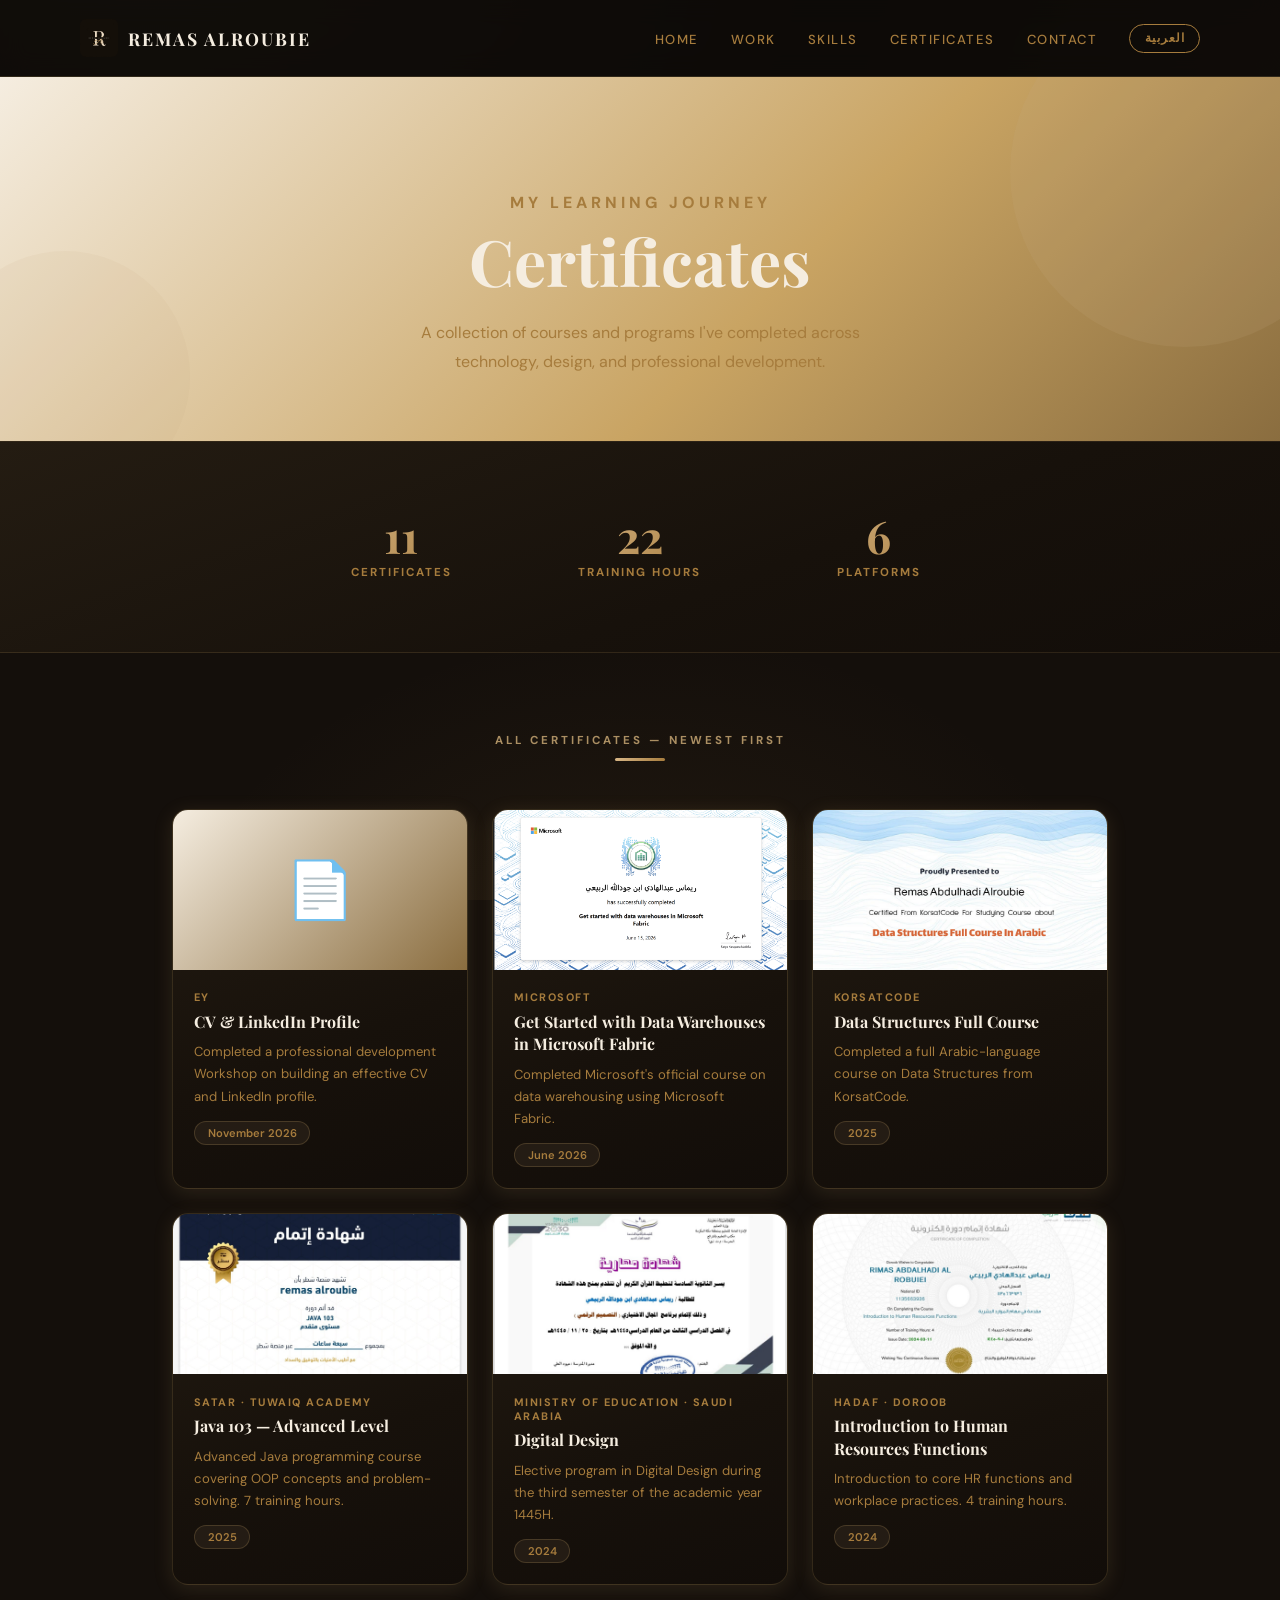
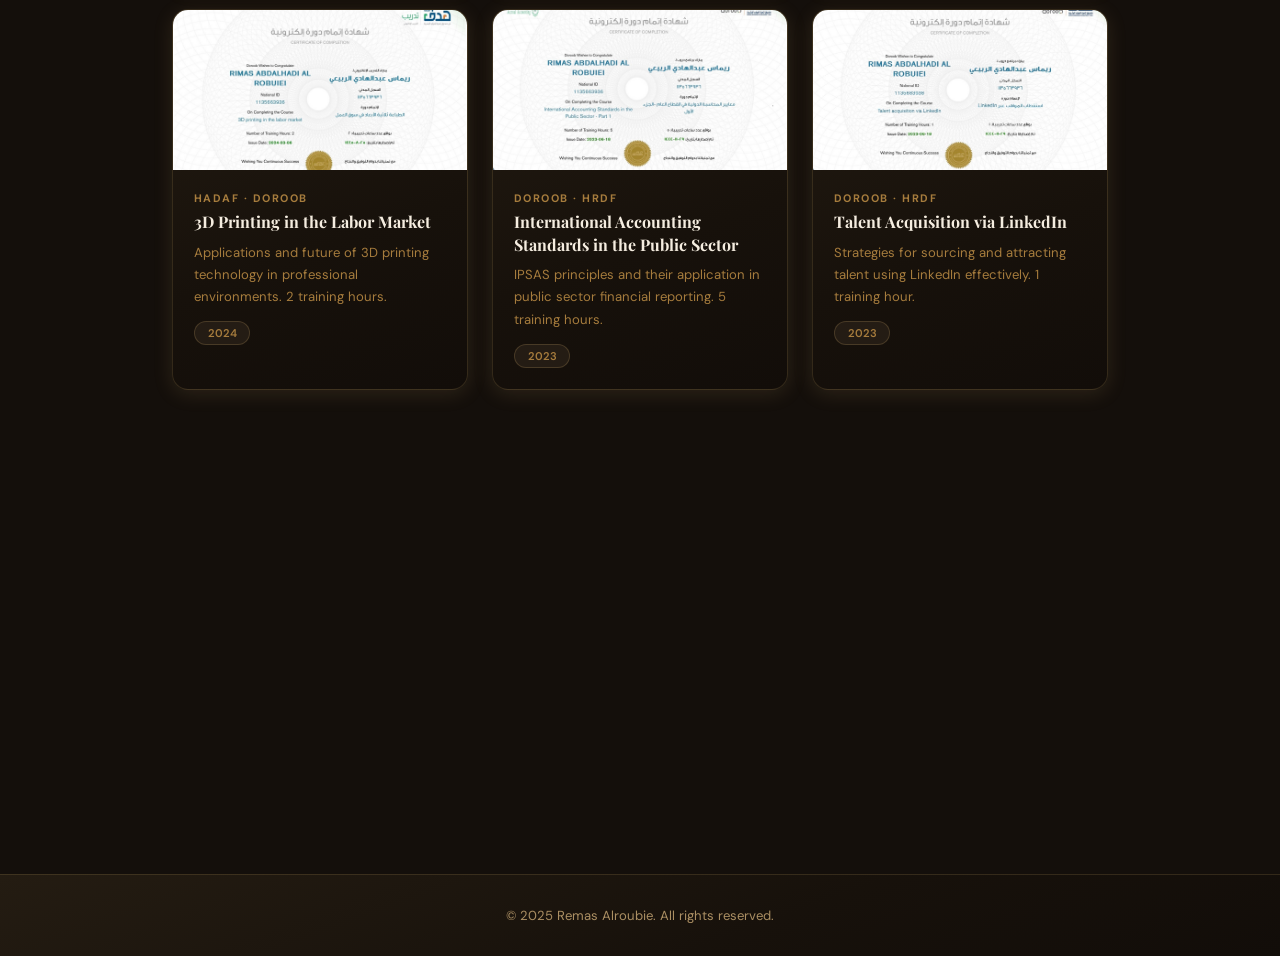
==== commit 85740770: "Update portfolio and add EY certificate" ====
--- a/certificates.html
+++ b/certificates.html
@@ -311,6 +311,22 @@
 
     <div class="cert-big-grid">
 
+      <!-- EY: CV & LinkedIn Profile -->
+<div class="cert-big-card fade-in" onclick="openCertModal('images/cert-ey-cv-linkedin.jpg')">
+  <div class="cert-big-img">
+    <img src="images/cert-ey-cv-linkedin.pdf"
+      alt="EY Ripples How to Write a Resume & LinkedIn Profile Development Workshop"
+      onerror="this.parentElement.innerHTML='<div class=\'cert-big-img-fallback\'>📄</div>'" />
+  </div>
+  <div class="cert-big-body">
+    <span class="cert-big-platform" data-en="EY" data-ar="EY">EY</span>
+    <h3 data-en="CV & LinkedIn Profile" data-ar="ورشة عمل "EY Ripples" حول كيفية كتابة السيرة الذاتية وتطوير الملف الشخصي على "LinkedIn"."> EY Ripples How to Write a Resume & LinkedIn Profile Development Workshop</h3>
+    <p data-en="Completed a professional development Workshop on building an effective CV and LinkedIn profile." data-ar="إتمام ورشة عمل  في التطوير المهني حول إعداد سيرة ذاتية فعّالة وتحسين الملف الشخصي على LinkedIn.">Completed a professional development Workshop on building an effective CV and LinkedIn profile. </p>
+     <span class="cert-big-date">November 2026</span>
+  </div>
+</div>
+
+
       <!-- 1. Microsoft Fabric — June 2026 -->
       <div class="cert-big-card fade-in" onclick="openCertModal('images/cert-microsoft-fabric.jpg')">
         <div class="cert-big-img">
@@ -492,9 +508,9 @@
       entries.forEach(e => {
         if (e.isIntersecting && !counted) {
           counted = true;
-          animateCounter('count-certs', 10, 1200);
+          animateCounter('count-certs', 11, 1200);
           animateCounter('count-hours', 23, 1500);
-          animateCounter('count-platforms', 5, 1000);
+          animateCounter('count-platforms', 6, 1000);
         }
       });
     }, { threshold: 0.3 });
--- a/remasalroubie.css
+++ b/remasalroubie.css
@@ -1,5 +1,5 @@
 @import url('https://fonts.googleapis.com/css2?family=Playfair+Display:wght@400;700&family=DM+Sans:wght@300;400;500&display=swap');
-
+@import url('https://fonts.googleapis.com/css2?family=Amiri:wght@400;700&family=Tajawal:wght@300;400;500;700&display=swap');
 * { margin: 0; padding: 0; box-sizing: border-box; }
 
 :root {
@@ -725,4 +725,16 @@
   .contact-wrapper { grid-template-columns: 1fr; gap: 2.5rem; }
   .cert-grid { grid-template-columns: 1fr; }
   footer { padding: 1.5rem; }
-}+}
+
+/* ===== Arabic font ===== */
+
+:root {
+  --ar-heading: 'Tajawal', sans-serif;  /* العناوين */
+  --ar-body: 'Tajawal', sans-serif;     /* النصوص */
+}
+
+body.rtl, body.rtl * { font-family: var(--ar-body); letter-spacing: 0 !important; }
+body.rtl h1, body.rtl h2, body.rtl h3, body.rtl h4,
+body.rtl h1 *, body.rtl h2 *, body.rtl h3 *, body.rtl h4 * { font-family: var(--ar-heading); }
+body.rtl .logo, body.rtl .logo * { font-family: 'Playfair Display', serif; }
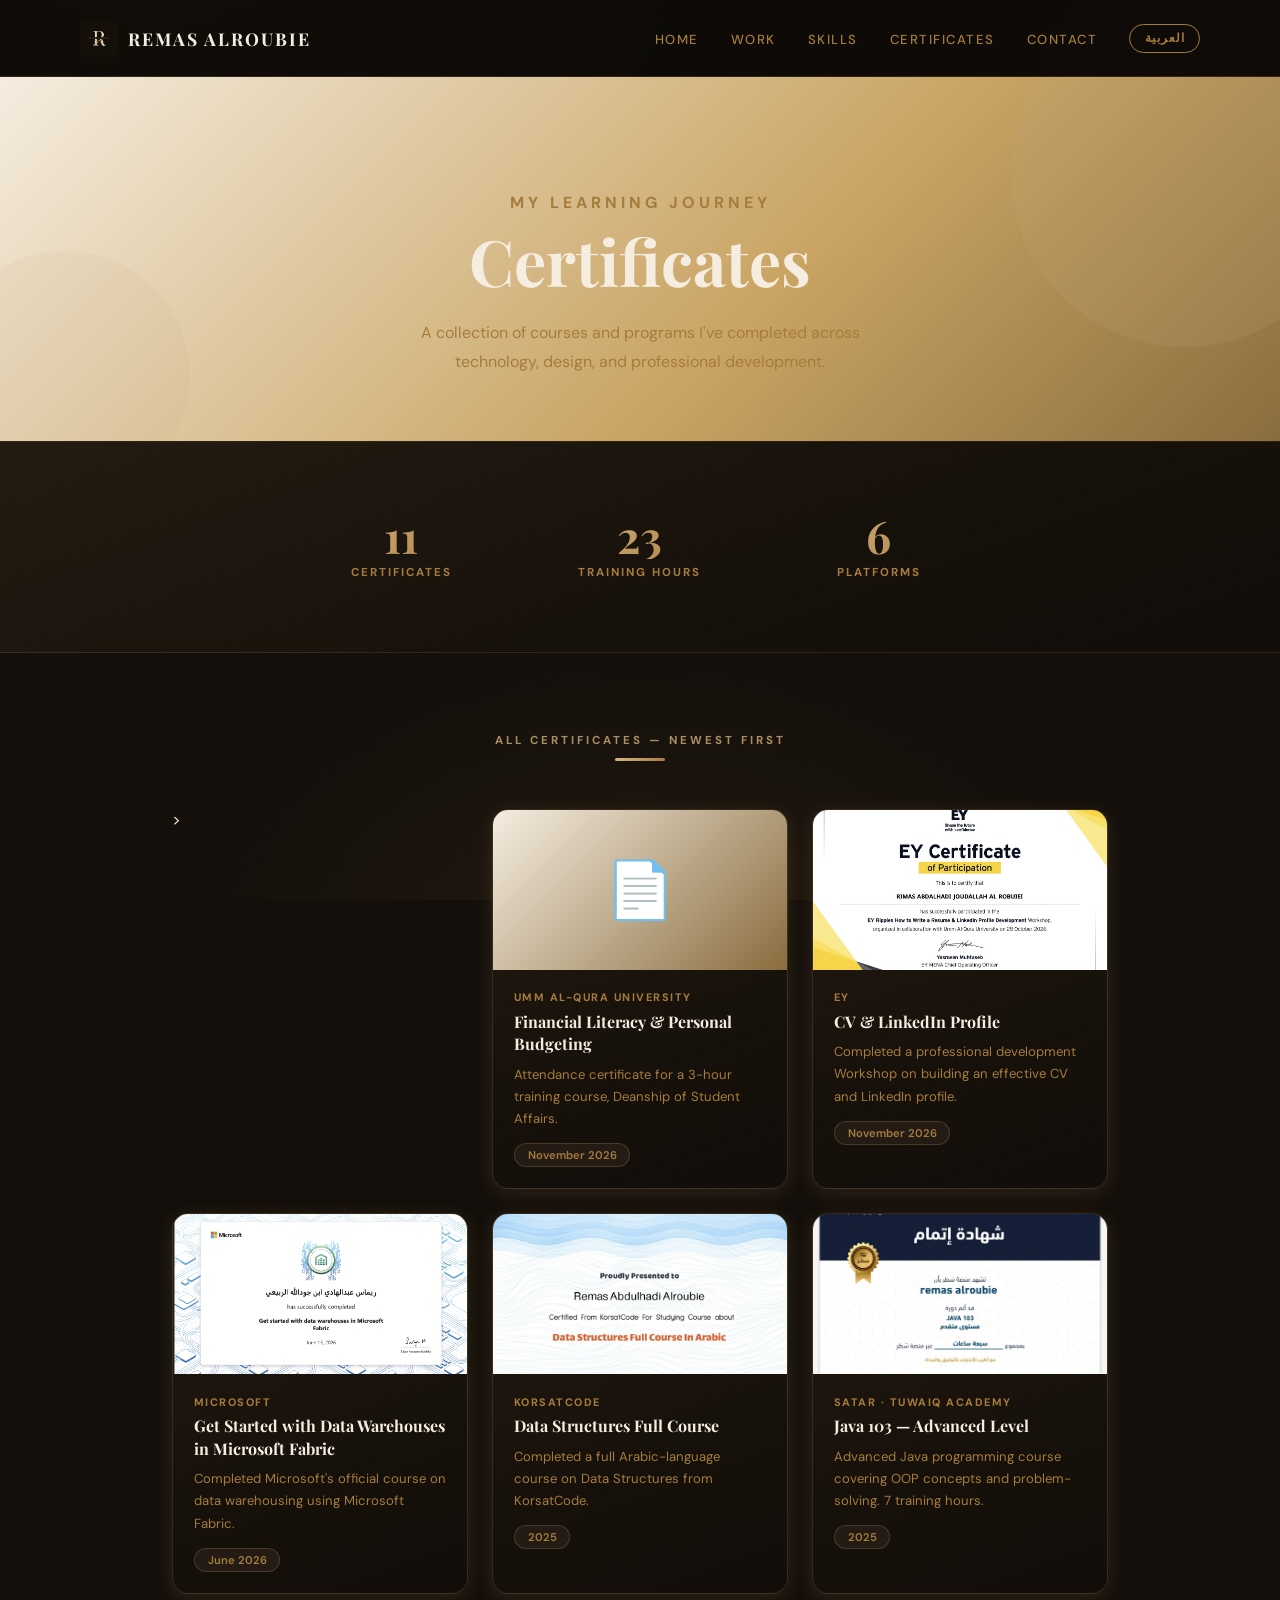
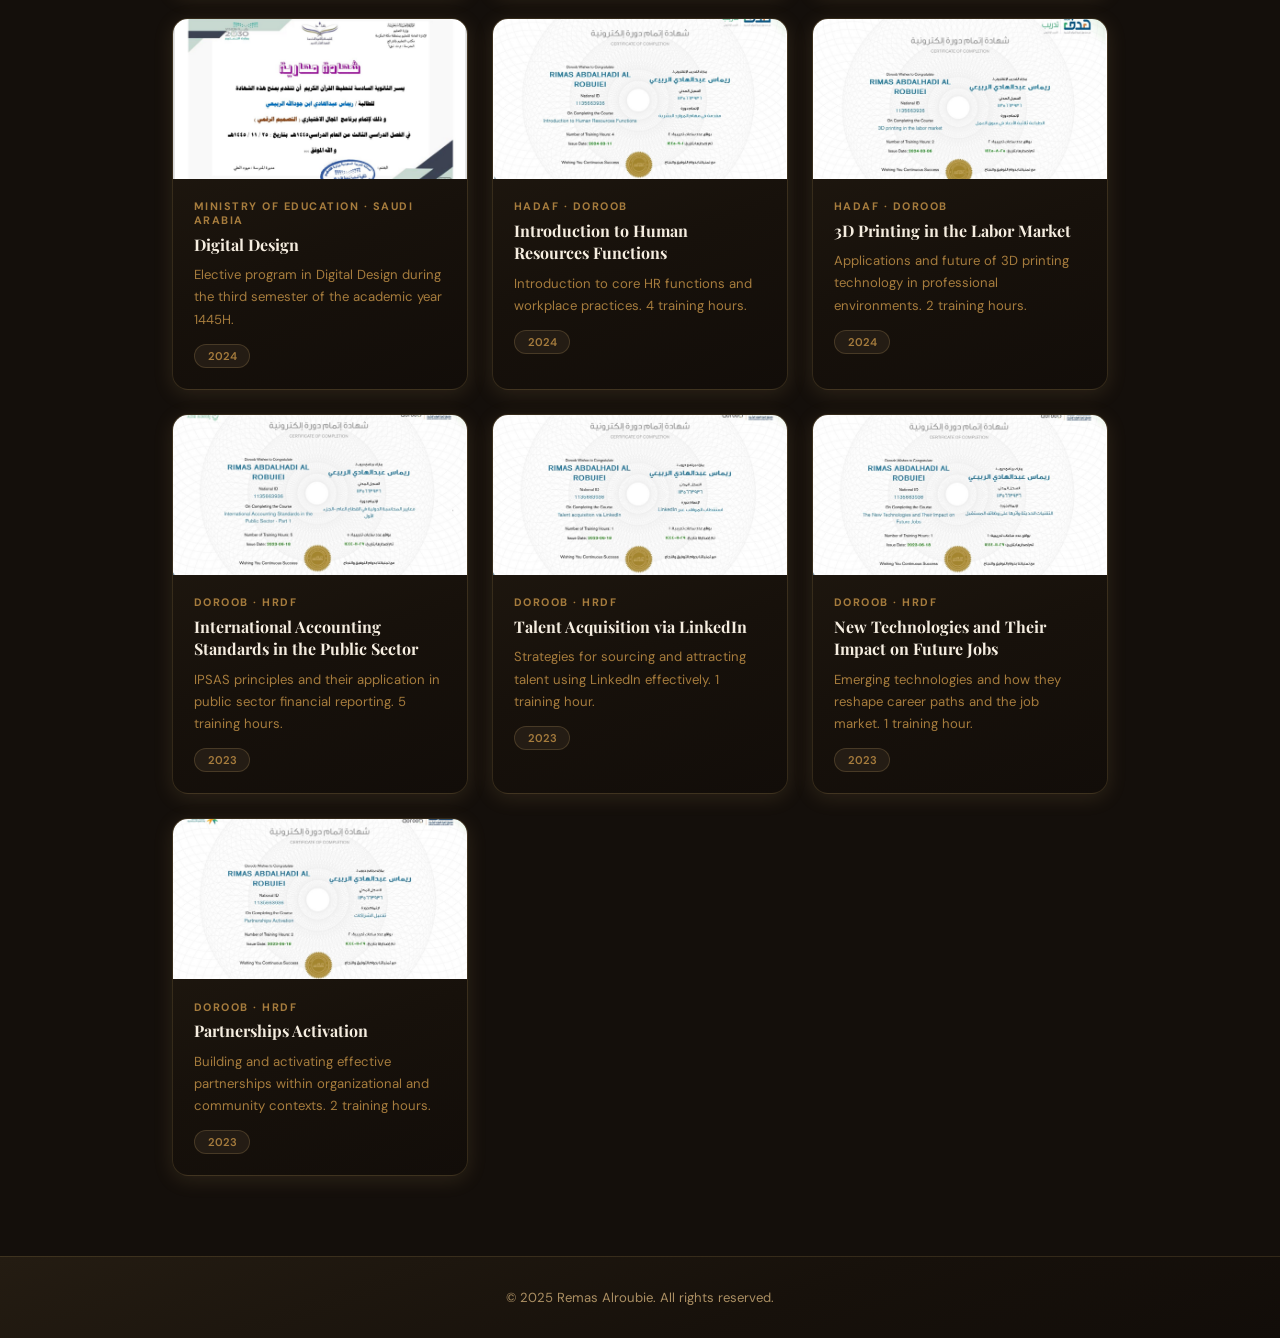
==== commit b173de52: "Add financial literacy certificate" ====
--- a/certificates.html
+++ b/certificates.html
@@ -311,23 +311,38 @@
 
     <div class="cert-big-grid">
 
+      <!--uqu :Financial Literacy & Personal Budgeting -->>
+      <div class="cert-big-card fade-in" onclick="openCertModal('images/cert-financial-literacy.jpg')">
+        <div class="cert-big-img">
+          <img src="images/cert-financial-literacy.jpg" alt="Financial Literacy & Personal Budgeting"
+           onerror="this.parentElement.innerHTML='<div class=\'cert-big-img-fallback\'>📄</div>'" />
+        </div>
+        <div class="cert-big-body">
+         <span class="cert-big-platform" data-en="Umm Al-Qura University" data-ar="جامعة أم القرى ">Umm Al-Qura University</span>
+         <h3 data-en="Financial Literacy & Personal Budgeting" data-ar="الثقافة المالية والميزانية الشخصية">Financial Literacy & Personal Budgeting</h3>
+         <p data-en="Attendance certificate for a 3-hour training course, Deanship of Student Affairs." data-ar="شهادة حضور لدورة تدريبية مدتها 3 ساعات، مقدمة من عمادة شؤون الطلاب.">Attendance certificate for a 3-hour training course, Deanship of Student Affairs.</p>
+         <span class="cert-big-date">November 2026</span>
+       </div>
+     </div>
+
+
       <!-- EY: CV & LinkedIn Profile -->
-<div class="cert-big-card fade-in" onclick="openCertModal('images/cert-ey-cv-linkedin.jpg')">
-  <div class="cert-big-img">
-    <img src="images/cert-ey-cv-linkedin.pdf"
-      alt="EY Ripples How to Write a Resume & LinkedIn Profile Development Workshop"
-      onerror="this.parentElement.innerHTML='<div class=\'cert-big-img-fallback\'>📄</div>'" />
-  </div>
-  <div class="cert-big-body">
-    <span class="cert-big-platform" data-en="EY" data-ar="EY">EY</span>
-    <h3 data-en="CV & LinkedIn Profile" data-ar="ورشة عمل "EY Ripples" حول كيفية كتابة السيرة الذاتية وتطوير الملف الشخصي على "LinkedIn"."> EY Ripples How to Write a Resume & LinkedIn Profile Development Workshop</h3>
-    <p data-en="Completed a professional development Workshop on building an effective CV and LinkedIn profile." data-ar="إتمام ورشة عمل  في التطوير المهني حول إعداد سيرة ذاتية فعّالة وتحسين الملف الشخصي على LinkedIn.">Completed a professional development Workshop on building an effective CV and LinkedIn profile. </p>
-     <span class="cert-big-date">November 2026</span>
-  </div>
-</div>
-
-
-      <!-- 1. Microsoft Fabric — June 2026 -->
+       <div class="cert-big-card fade-in" onclick="openCertModal('images/cert-ey-cv-linkedin.jpg')">
+        <div class="cert-big-img">
+          <img src="images/cert-ey-cv-linkedin.jpg" alt="EY Ripples How to Write a Resume & LinkedIn Profile Development Workshop"
+           onerror="this.parentElement.innerHTML='<div class=\'cert-big-img-fallback\'>📄</div>'" />
+        </div>
+        <div class="cert-big-body">
+         <span class="cert-big-platform" data-en="EY" data-ar="EY">EY</span>
+         <h3 data-en="CV & LinkedIn Profile" data-ar="ورشة عمل "EY Ripples" حول كيفية كتابة السيرة الذاتية وتطوير الملف الشخصي على "LinkedIn"."> EY Ripples How to Write a Resume & LinkedIn Profile Development Workshop</h3>
+         <p data-en="Completed a professional development Workshop on building an effective CV and LinkedIn profile." data-ar="إتمام ورشة عمل  في التطوير المهني حول إعداد سيرة ذاتية فعّالة وتحسين الملف الشخصي على LinkedIn.">Completed a professional development Workshop on building an effective CV and LinkedIn profile. </p>
+         <span class="cert-big-date">November 2026</span>
+       </div>
+     </div>
+
+
+
+      <!--  Microsoft Fabric — June 2026 -->
       <div class="cert-big-card fade-in" onclick="openCertModal('images/cert-microsoft-fabric.jpg')">
         <div class="cert-big-img">
           <img src="images/cert-microsoft-fabric.jpg" alt="Microsoft Fabric Certificate"
@@ -341,7 +356,7 @@
         </div>
       </div>
 
-      <!-- 2. Data Structures — 2025 -->
+      <!--  Data Structures — 2025 -->
       <div class="cert-big-card fade-in" onclick="openCertModal('images/cert-data-structures.jpg')">
         <div class="cert-big-img">
           <img src="images/cert-data-structures.jpg" alt="Data Structures Certificate"
@@ -355,7 +370,7 @@
         </div>
       </div>
 
-      <!-- 3. Java 103 — 2025 -->
+      <!-- Java 103 — 2025 -->
       <div class="cert-big-card fade-in" onclick="openCertModal('images/cert-java.jpg')">
         <div class="cert-big-img">
           <img src="images/cert-java.jpg" alt="Java Certificate"
@@ -369,7 +384,7 @@
         </div>
       </div>
 
-      <!-- 4. Digital Design — 2024 -->
+      <!--  Digital Design — 2024 -->
       <div class="cert-big-card fade-in" onclick="openCertModal('images/cert-digital-design.jpg')">
         <div class="cert-big-img">
           <img src="images/cert-digital-design.jpg" alt="Digital Design Certificate"
@@ -383,7 +398,7 @@
         </div>
       </div>
 
-      <!-- 5. HR — 2024 -->
+      <!--  HR — 2024 -->
       <div class="cert-big-card fade-in" onclick="openCertModal('images/cert-hr.jpg')">
         <div class="cert-big-img">
           <img src="images/cert-hr.jpg" alt="HR Certificate"
@@ -397,7 +412,7 @@
         </div>
       </div>
 
-      <!-- 6. 3D Printing — 2024 -->
+      <!--  3D Printing — 2024 -->
       <div class="cert-big-card fade-in" onclick="openCertModal('images/cert-3d.jpg')">
         <div class="cert-big-img">
           <img src="images/cert-3d.jpg" alt="3D Printing Certificate"
@@ -411,7 +426,7 @@
         </div>
       </div>
 
-      <!-- 7. Accounting — 2023 -->
+      <!--  Accounting — 2023 -->
       <div class="cert-big-card fade-in" onclick="openCertModal('images/cert-accounting.jpg')">
         <div class="cert-big-img">
           <img src="images/cert-accounting.jpg" alt="Accounting Certificate"
@@ -425,7 +440,7 @@
         </div>
       </div>
 
-      <!-- 8. LinkedIn — 2023 -->
+      <!--  LinkedIn — 2023 -->
       <div class="cert-big-card fade-in" onclick="openCertModal('images/cert-linkedin.jpg')">
         <div class="cert-big-img">
           <img src="images/cert-linkedin.jpg" alt="LinkedIn Certificate"
@@ -439,7 +454,7 @@
         </div>
       </div>
 
-      <!-- 9. New Technologies — 2023 -->
+      <!--  New Technologies — 2023 -->
       <div class="cert-big-card fade-in" onclick="openCertModal('images/cert-tech.jpg')">
         <div class="cert-big-img">
           <img src="images/cert-tech.jpg" alt="Tech Certificate"
@@ -453,7 +468,7 @@
         </div>
       </div>
 
-      <!-- 10. Partnerships — 2023 -->
+      <!--  Partnerships — 2023 -->
       <div class="cert-big-card fade-in" onclick="openCertModal('images/cert-partnerships.jpg')">
         <div class="cert-big-img">
           <img src="images/cert-partnerships.jpg" alt="Partnerships Certificate"
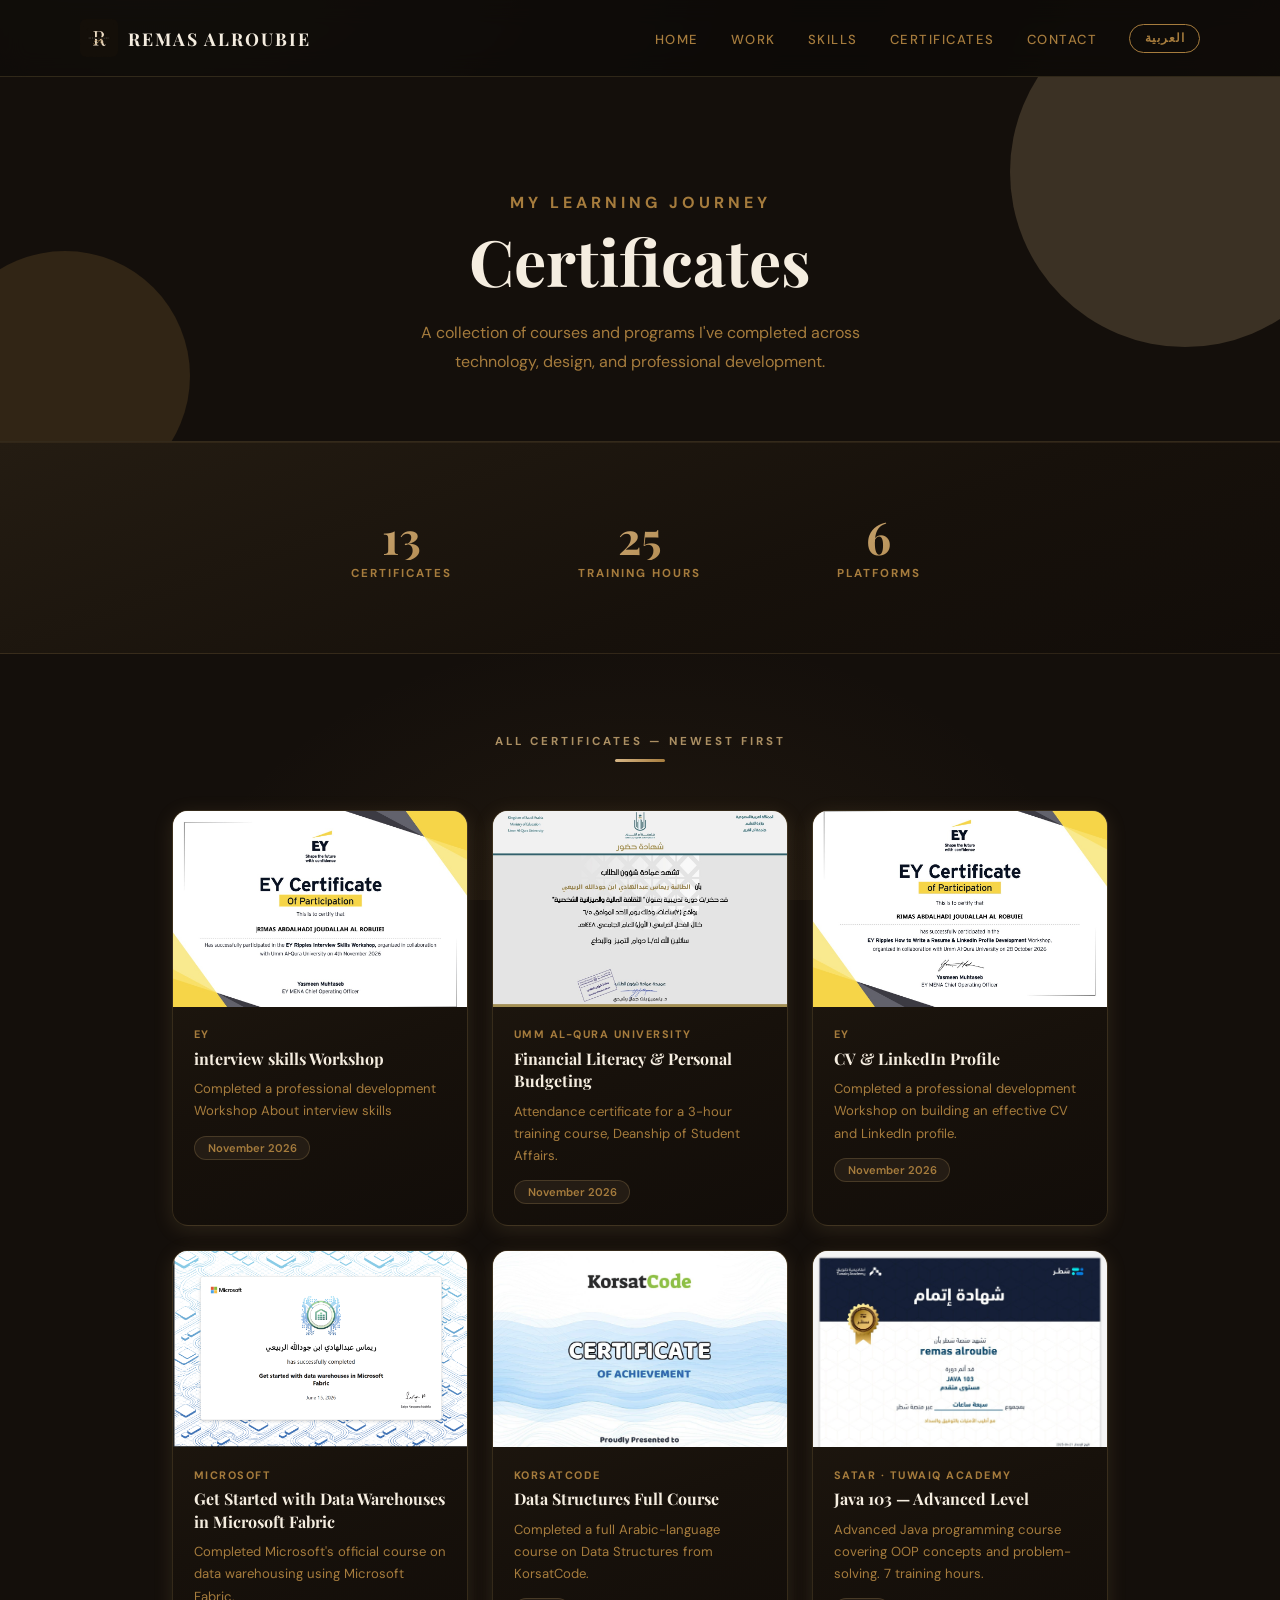
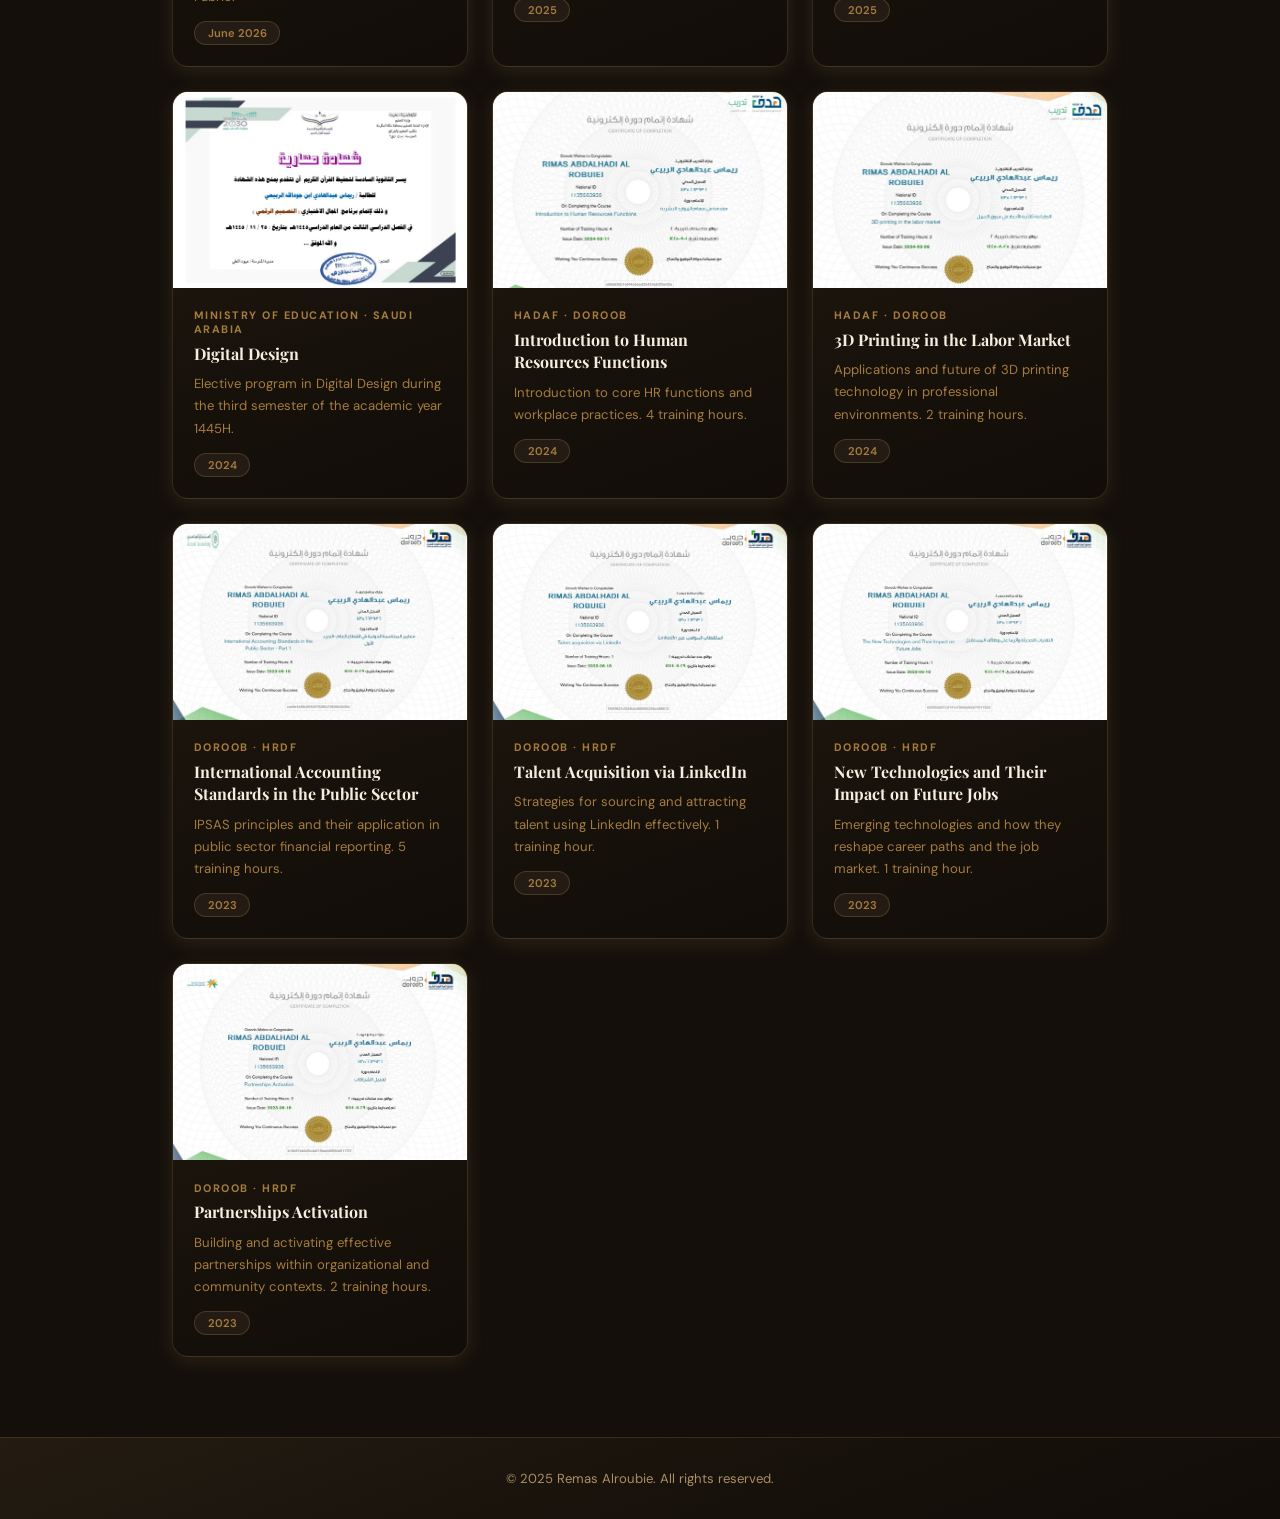
==== commit c04fd1a1: "Add update" ====
--- a/certificates.html
+++ b/certificates.html
@@ -12,7 +12,8 @@
     .cert-hero {
       padding: 7rem 2rem 4rem;
       text-align: center;
-      background: linear-gradient(135deg, #f5ede0 0%, #c9a463 60%, #8a6d3f 100%);
+      background: var(--bg);
+      border-bottom: 1px solid rgba(201,164,99,0.18);
       position: relative;
       overflow: hidden;
     }
@@ -21,7 +22,7 @@
       position: absolute;
       width: 350px; height: 350px;
       border-radius: 50%;
-      background: rgba(196,168,130,0.15);
+      background: rgba(216,183,136,0.2);
       top: -80px; right: -80px;
       pointer-events: none;
     }
@@ -30,10 +31,11 @@
       position: absolute;
       width: 250px; height: 250px;
       border-radius: 50%;
-      background: rgba(196,168,130,0.1);
+      background: rgba(166,124,61,0.2);
       bottom: -60px; left: -60px;
       pointer-events: none;
     }
+    .cert-hero > * { position: relative; z-index: 1; }
     .cert-hero-label {
       font-size: 0.72rem;
       font-weight: 700;
@@ -140,7 +142,7 @@
     }
 
     .cert-big-img {
-      height: 160px;
+      aspect-ratio: 3 / 2;
       overflow: hidden;
       position: relative;
       background: linear-gradient(135deg, #f5ede0, #8a6d3f);
@@ -148,6 +150,7 @@
     .cert-big-img img {
       width: 100%; height: 100%;
       object-fit: cover;
+      object-position: top;
       transition: transform 0.4s;
     }
     .cert-big-card:hover .cert-big-img img { transform: scale(1.05); }
@@ -308,13 +311,26 @@
   <div class="cert-section">
     <p class="cert-section-label" data-en="All Certificates — Newest First" data-ar="جميع الشهادات — الأحدث أولاً">All Certificates — Newest First</p>
     <div class="section-divider"></div>
-
     <div class="cert-big-grid">
 
-      <!--uqu :Financial Literacy & Personal Budgeting -->>
-      <div class="cert-big-card fade-in" onclick="openCertModal('images/cert-financial-literacy.jpg')">
-        <div class="cert-big-img">
-          <img src="images/cert-financial-literacy.jpg" alt="Financial Literacy & Personal Budgeting"
+      <!-- EY: CV & LinkedIn Profile -->
+       <div class="cert-big-card fade-in" onclick="openCertModal('images/cert-ey-interview-skills.jpg')">
+        <div class="cert-big-img">
+          <img src="images/cert-ey-interview-skills.jpg" alt="EY Ripples interview skills Workshop"
+           onerror="this.parentElement.innerHTML='<div class=\'cert-big-img-fallback\'>📄</div>'" />
+        </div>
+        <div class="cert-big-body">
+         <span class="cert-big-platform" data-en="EY" data-ar="EY">EY</span>
+         <h3 data-en="interview skills Workshop" data-ar="ورشة عمل مقدمة من EY عن مهارات المقابلة الشخصية "> EY Ripples interview skills Workshop</h3>
+         <p data-en="Completed a professional development Workshop About interview skills " data-ar="ورشة عمل مقدمة من EY عن مهارات المقابلة الشخصية ">Completed a professional development Workshop About interview skills.</p>
+         <span class="cert-big-date">November 2026</span>
+       </div>
+     </div>
+
+      <!--uqu :Financial Literacy & Personal Budgeting -->
+      <div class="cert-big-card fade-in" onclick="openCertModal('images/cert-uqu-Financial-culture.jpg')">
+        <div class="cert-big-img">
+          <img src="images/cert-uqu-Financial-culture.jpg" alt="Financial Literacy & Personal Budgeting"
            onerror="this.parentElement.innerHTML='<div class=\'cert-big-img-fallback\'>📄</div>'" />
         </div>
         <div class="cert-big-body">
@@ -334,7 +350,7 @@
         </div>
         <div class="cert-big-body">
          <span class="cert-big-platform" data-en="EY" data-ar="EY">EY</span>
-         <h3 data-en="CV & LinkedIn Profile" data-ar="ورشة عمل "EY Ripples" حول كيفية كتابة السيرة الذاتية وتطوير الملف الشخصي على "LinkedIn"."> EY Ripples How to Write a Resume & LinkedIn Profile Development Workshop</h3>
+         <h3 data-en="CV & LinkedIn Profile" data-ar="ورشة عمل EY Ripples حول كتابة السيرة الذاتية وتطوير الملف الشخصي على LinkedIn"> EY Ripples How to Write a Resume & LinkedIn Profile Development Workshop</h3>
          <p data-en="Completed a professional development Workshop on building an effective CV and LinkedIn profile." data-ar="إتمام ورشة عمل  في التطوير المهني حول إعداد سيرة ذاتية فعّالة وتحسين الملف الشخصي على LinkedIn.">Completed a professional development Workshop on building an effective CV and LinkedIn profile. </p>
          <span class="cert-big-date">November 2026</span>
        </div>
@@ -523,8 +539,8 @@
       entries.forEach(e => {
         if (e.isIntersecting && !counted) {
           counted = true;
-          animateCounter('count-certs', 11, 1200);
-          animateCounter('count-hours', 23, 1500);
+          animateCounter('count-certs', 13, 1200);
+          animateCounter('count-hours', 25, 1500);
           animateCounter('count-platforms', 6, 1000);
         }
       });
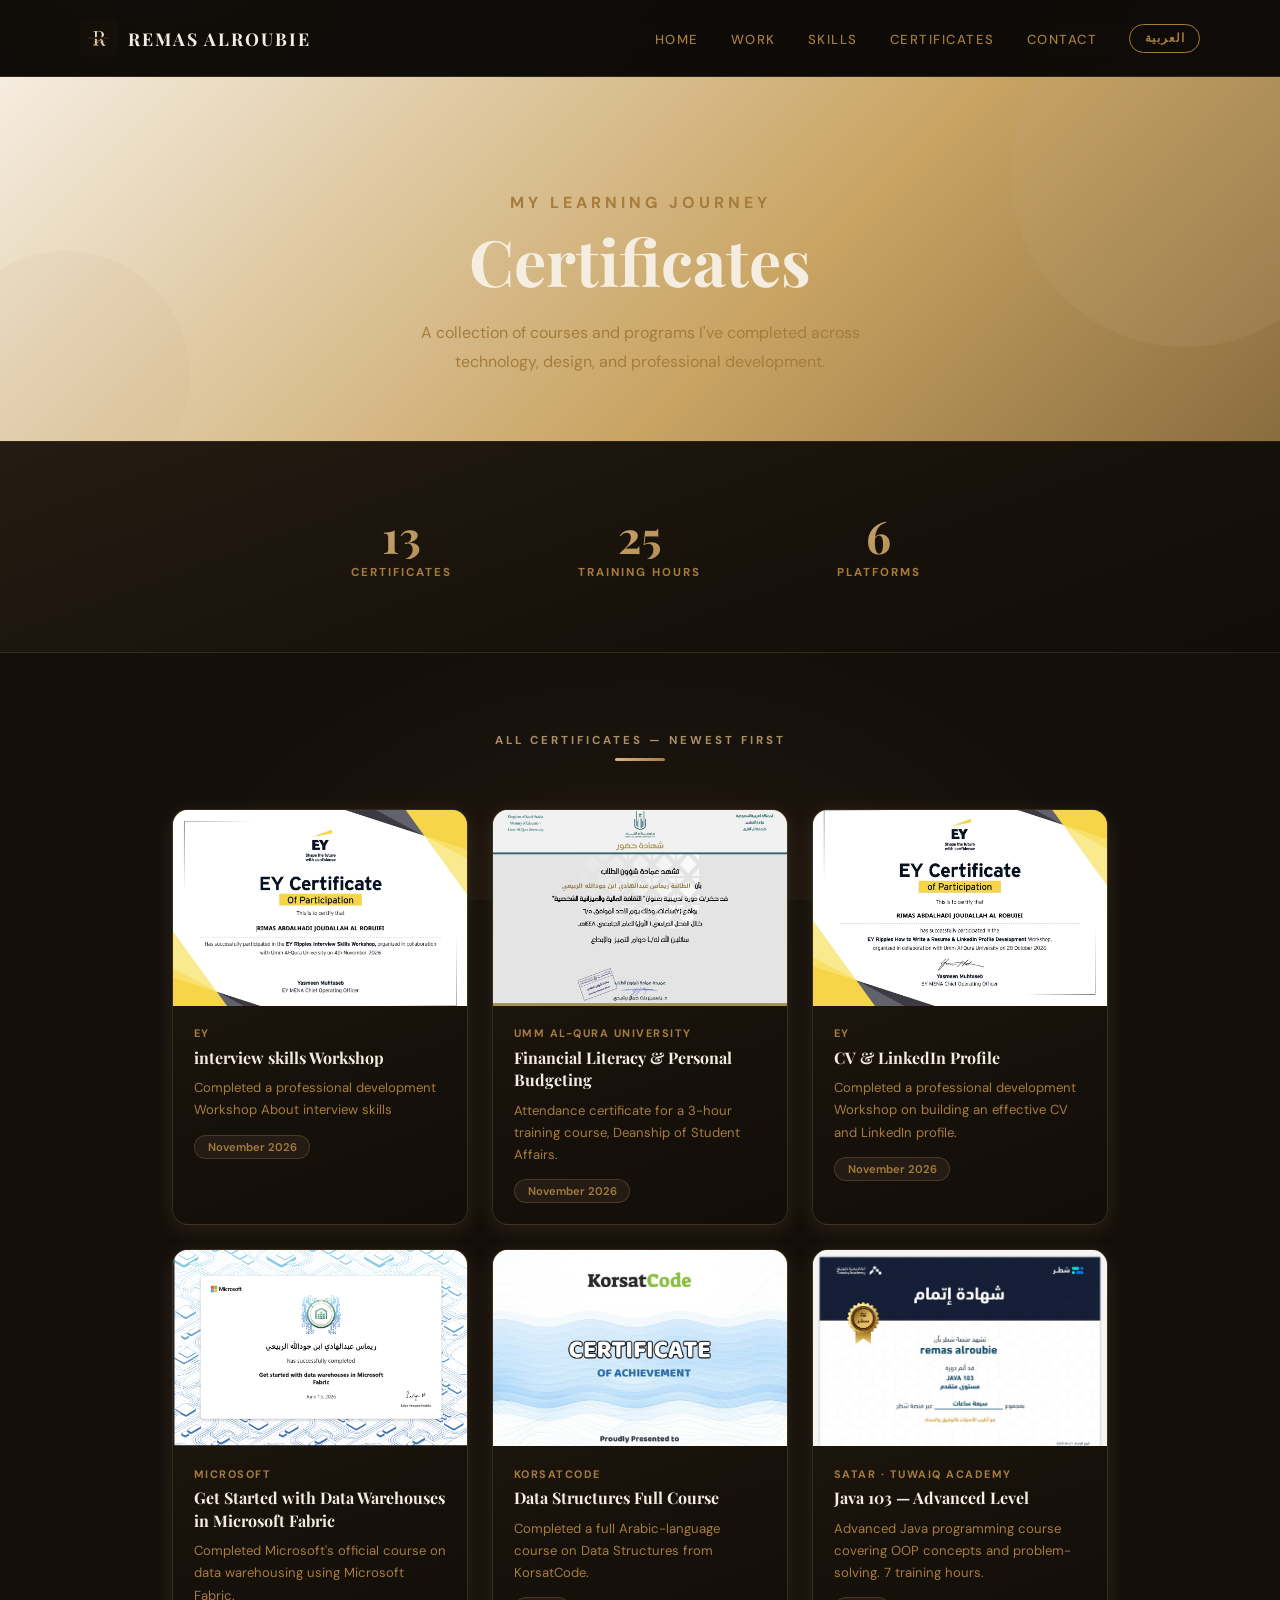
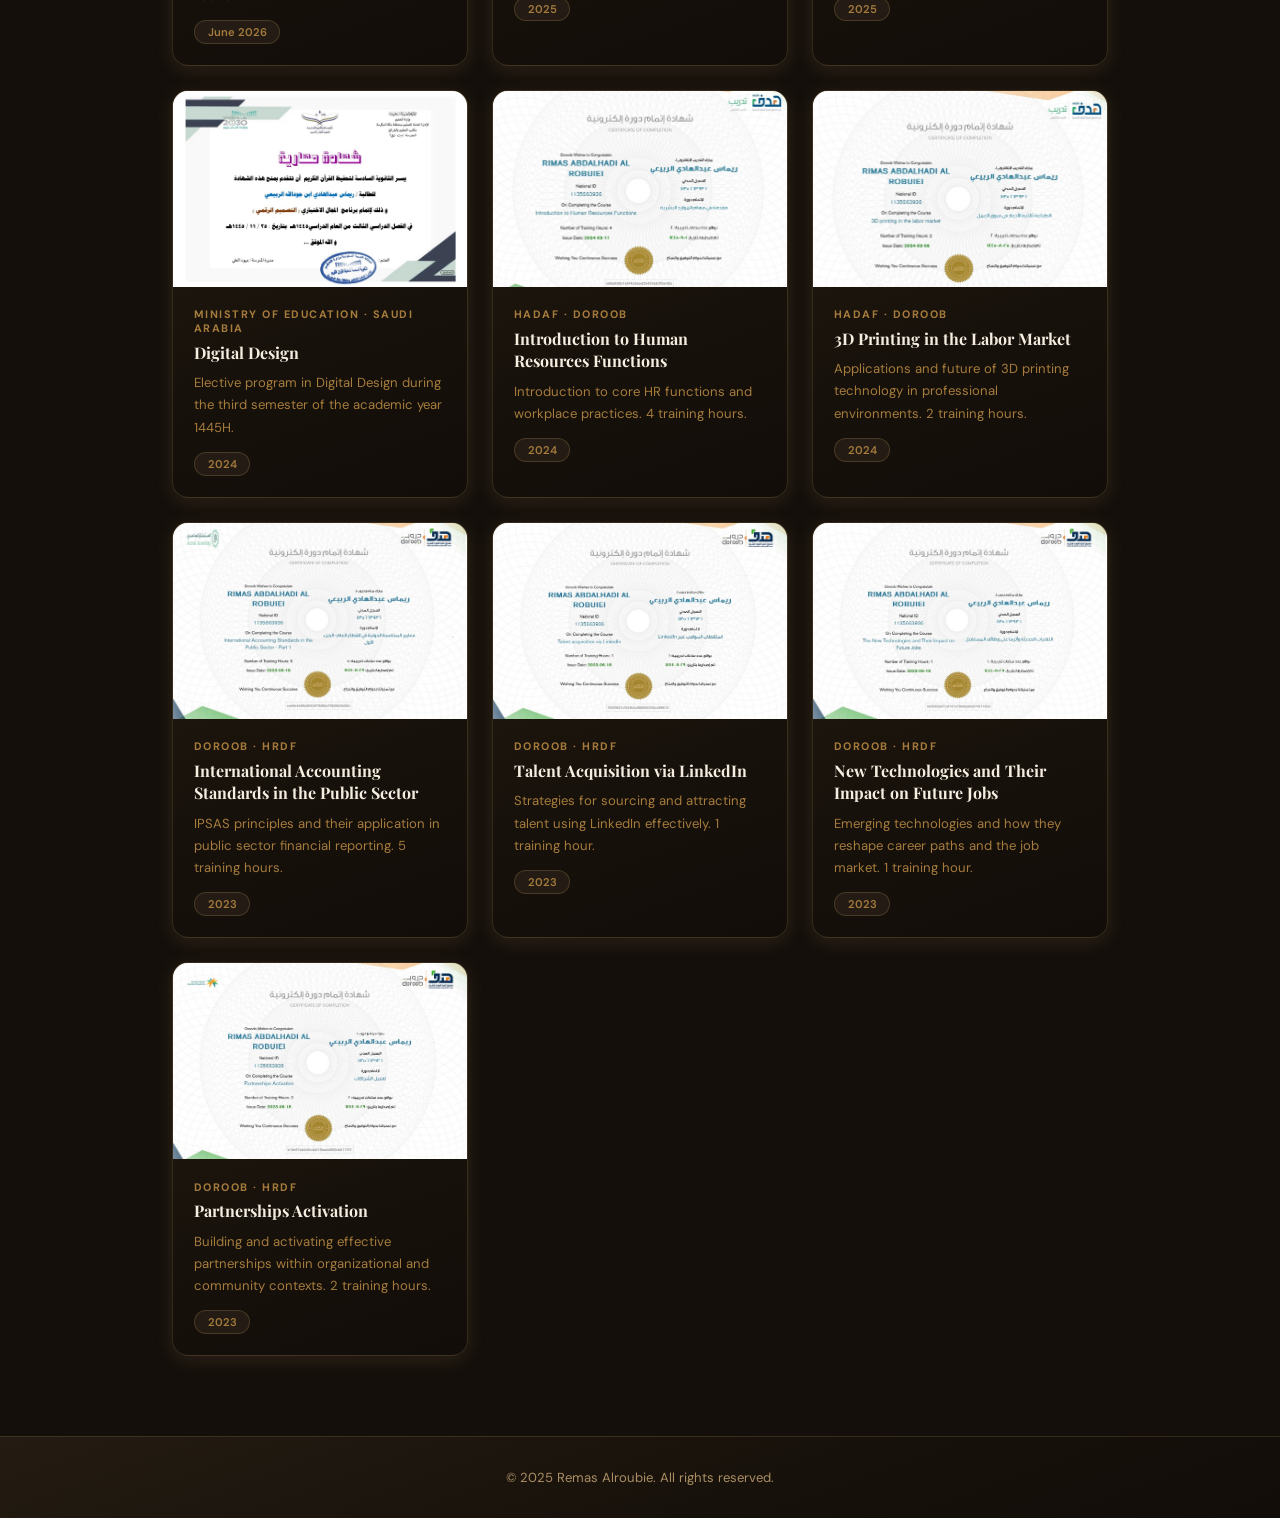
==== commit 610a8a30: "Add update" ====
--- a/certificates.html
+++ b/certificates.html
@@ -12,8 +12,7 @@
     .cert-hero {
       padding: 7rem 2rem 4rem;
       text-align: center;
-      background: var(--bg);
-      border-bottom: 1px solid rgba(201,164,99,0.18);
+      background: linear-gradient(135deg, #f5ede0 0%, #c9a463 60%, #8a6d3f 100%);
       position: relative;
       overflow: hidden;
     }
@@ -22,7 +21,7 @@
       position: absolute;
       width: 350px; height: 350px;
       border-radius: 50%;
-      background: rgba(216,183,136,0.2);
+      background: rgba(196,168,130,0.15);
       top: -80px; right: -80px;
       pointer-events: none;
     }
@@ -31,11 +30,10 @@
       position: absolute;
       width: 250px; height: 250px;
       border-radius: 50%;
-      background: rgba(166,124,61,0.2);
+      background: rgba(196,168,130,0.1);
       bottom: -60px; left: -60px;
       pointer-events: none;
     }
-    .cert-hero > * { position: relative; z-index: 1; }
     .cert-hero-label {
       font-size: 0.72rem;
       font-weight: 700;
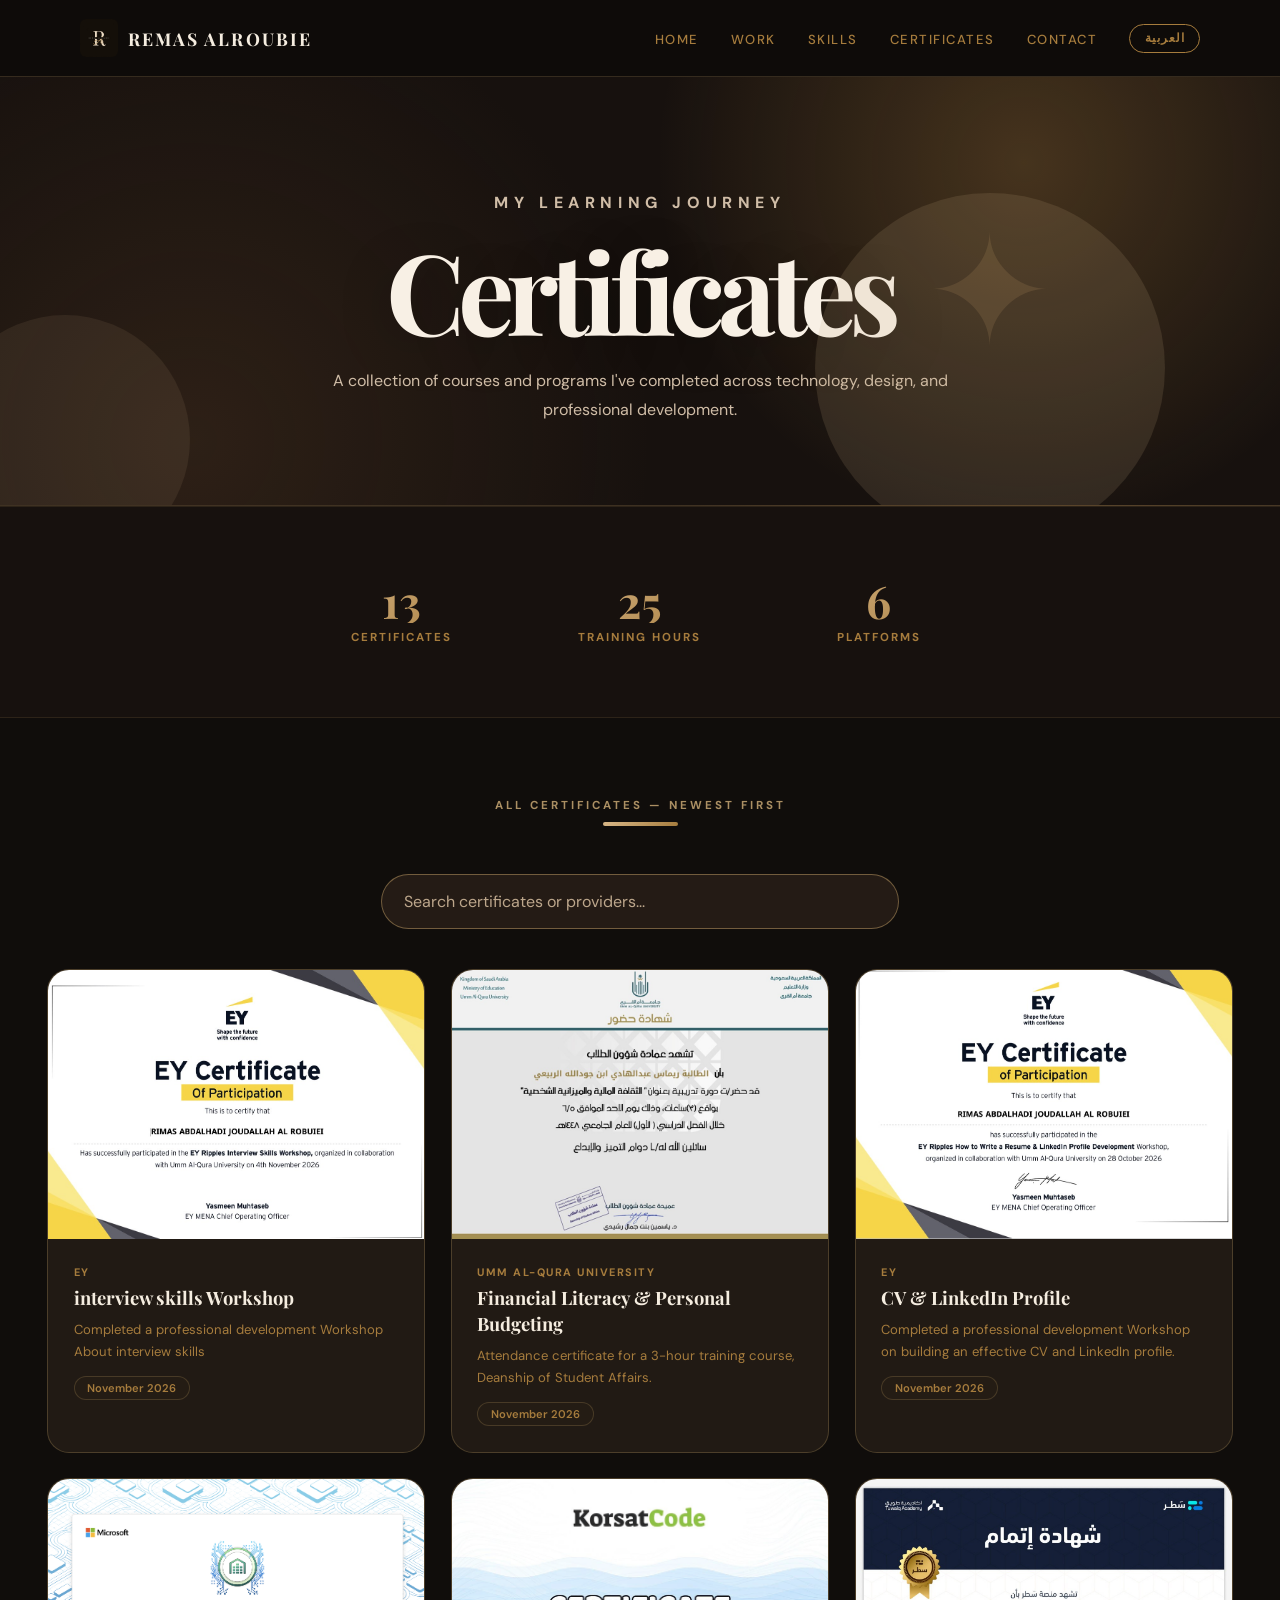
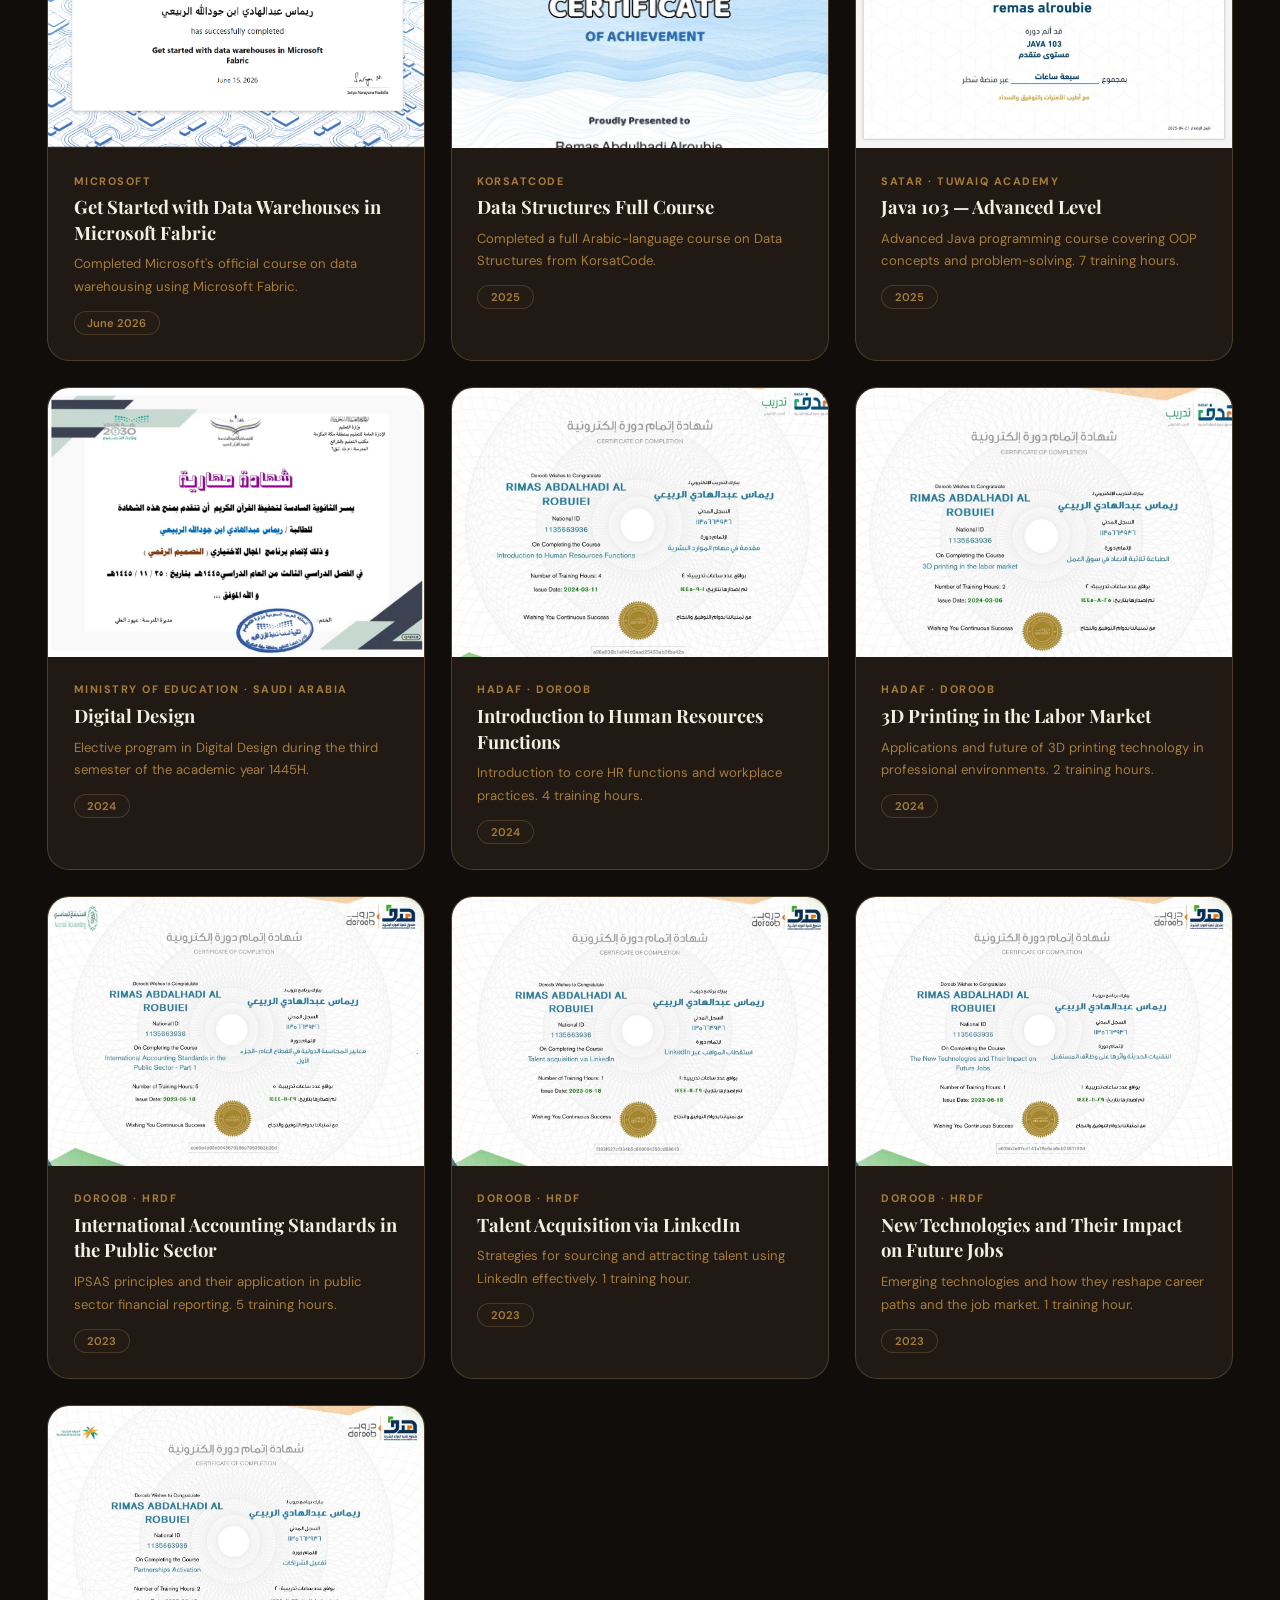
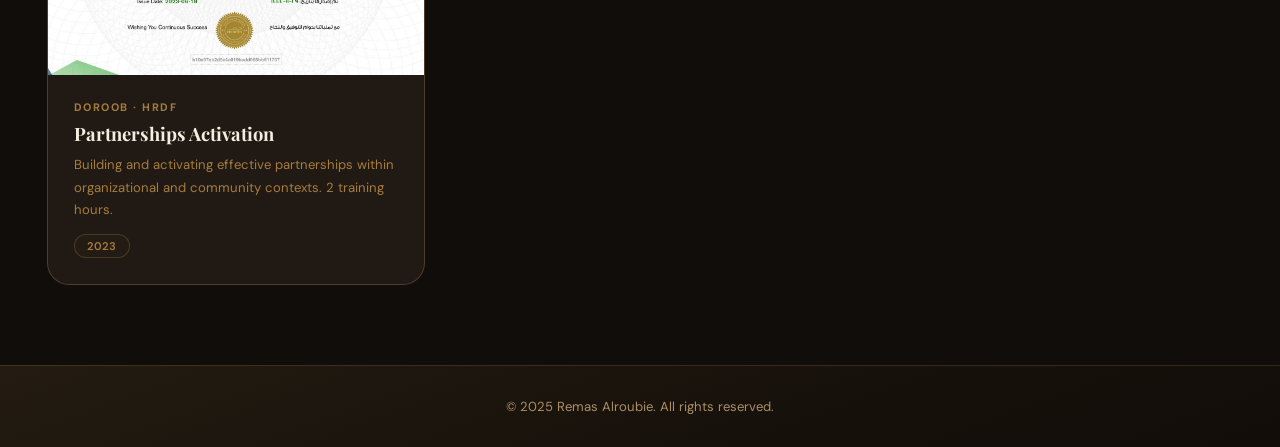
==== commit 782f9d7a: "Add update" ====
--- a/certificates.html
+++ b/certificates.html
@@ -257,6 +257,10 @@
       .cert-big-grid { grid-template-columns: 1fr; }
     }
   </style>
+  <link rel="stylesheet" href="motion.css" />
+  <script src="motion.js" defer></script>
+  <link rel="stylesheet" href="redesign.css" />
+  <script src="redesign.js" defer></script>
 </head>
 <body>
 
--- a/motion.css
+++ b/motion.css
@@ -0,0 +1,24 @@
+/* Portfolio 2.0: progressive enhancement */
+:root{--motion-ease:cubic-bezier(.22,1,.36,1)}
+::selection{background:#c9a463;color:#140f0b}
+body{overflow-x:hidden}
+a,button{ -webkit-tap-highlight-color:transparent}
+a:focus-visible,button:focus-visible,input:focus-visible,textarea:focus-visible{outline:2px solid #e6cda0;outline-offset:4px}
+nav{transition:box-shadow .35s ease,background .35s ease}
+nav.is-scrolled{box-shadow:0 12px 36px rgba(0,0,0,.25);background:rgba(18,13,9,.96)}
+.hero::after{content:'';position:absolute;inset:0;pointer-events:none;background:radial-gradient(500px circle at var(--mx,50%) var(--my,50%),rgba(216,183,136,.10),transparent 70%);z-index:0}
+.hero-content{transition:transform .5s var(--motion-ease)}
+.hero h1,.hero-content h1{letter-spacing:-.035em}
+.btn-hero-primary,.btn-hero-outline,.btn-primary,.btn-outline,.filter-btn,.submit-btn{position:relative;overflow:hidden;transition:transform .35s var(--motion-ease),box-shadow .35s ease,background .35s ease}
+.btn-hero-primary::after,.btn-primary::after,.submit-btn::after{content:'';position:absolute;inset:-60%;background:linear-gradient(105deg,transparent 40%,rgba(255,255,255,.22) 50%,transparent 60%);transform:translateX(-120%) rotate(12deg);transition:transform .7s ease;pointer-events:none}
+.btn-hero-primary:hover::after,.btn-primary:hover::after,.submit-btn:hover::after{transform:translateX(120%) rotate(12deg)}
+.tl-content,.cert-big-card,.contact-card-link,.stat-item,.cert-stat,.flip-front{will-change:auto;transition:transform .45s var(--motion-ease),box-shadow .45s ease,border-color .35s ease}
+.tl-content:hover,.cert-big-card:hover,.contact-card-link:hover{border-color:rgba(216,183,136,.55);box-shadow:0 22px 55px rgba(0,0,0,.25)}
+.tl-img img,.cert-big-img img{transition:transform .75s var(--motion-ease)}
+.tl-content:hover .tl-img img,.cert-big-card:hover .cert-big-img img{transform:scale(1.08)}
+.motion-reveal{opacity:0;transform:translateY(30px);transition:opacity .8s var(--motion-ease),transform .8s var(--motion-ease)}
+.motion-reveal.motion-visible{opacity:1;transform:translateY(0)}
+.motion-reveal:nth-child(3n+2){transition-delay:.09s}.motion-reveal:nth-child(3n){transition-delay:.17s}
+#progress-bar{box-shadow:0 0 12px rgba(216,183,136,.45)}
+@media(max-width:760px){.motion-reveal{transform:translateY(18px)}.hero::after{display:none}nav ul{gap:.65rem;flex-wrap:wrap;justify-content:center}}
+@media(prefers-reduced-motion:reduce){*,*::before,*::after{animation-duration:.01ms!important;animation-iteration-count:1!important;transition-duration:.01ms!important;scroll-behavior:auto!important}.motion-reveal{opacity:1;transform:none}}
--- a/redesign.css
+++ b/redesign.css
@@ -0,0 +1,30 @@
+/* Portfolio 3 — editorial, interactive, preserving existing content */
+:root{--accent:#e5bd79;--ink:#f8f0e5;--glass:rgba(38,29,21,.78)}
+body{background:#100d0b;color:var(--ink)}
+nav{border-bottom:1px solid rgba(229,189,121,.18)!important;background:rgba(15,12,10,.85)!important;backdrop-filter:blur(24px)!important}
+nav .logo{letter-spacing:.12em}nav ul a{transition:color .25s,transform .25s}nav ul a:hover{transform:translateY(-2px);color:var(--accent)!important}
+.work-hero,.skills-hero,.cert-hero,.contact-hero{min-height:390px;display:flex;flex-direction:column;align-items:center;justify-content:center;isolation:isolate;background:radial-gradient(circle at 80% 20%,rgba(210,154,74,.25),transparent 34%),radial-gradient(circle at 15% 85%,rgba(112,76,46,.25),transparent 40%),#17110e!important;border-bottom:1px solid rgba(229,189,121,.18);padding:7rem 1.5rem 5rem!important}
+.work-hero:before,.skills-hero:before,.cert-hero:before,.contact-hero:before{content:'✦';position:absolute;right:9%;top:27%;font-size:clamp(4rem,12vw,10rem);color:rgba(229,189,121,.13);animation:spinSlow 25s linear infinite;pointer-events:none}
+.work-hero h1,.skills-hero h1,.cert-hero h1,.contact-hero h1{font-size:clamp(3.5rem,9vw,7rem)!important;letter-spacing:-.065em;line-height:1.1;color:#f8f0e5!important;text-shadow:0 10px 50px rgba(0,0,0,.25);margin:.6rem 0 1rem!important}
+.work-hero p,.skills-hero p,.cert-hero p,.contact-hero p{color:#d0bda7!important;max-width:650px!important}
+.work-hero-label,.skills-hero-label,.cert-hero-label,.contact-hero-label{color:var(--accent)!important;letter-spacing:.35em!important}
+@keyframes spinSlow{to{transform:rotate(360deg)}}
+/* Landing hero — asymmetrical and oversized */
+.hero{min-height:92vh!important;text-align:left!important;align-items:flex-start!important;padding:8rem max(6vw,24px)!important;background:radial-gradient(circle at 78% 45%,rgba(197,143,74,.24),transparent 35%),#110e0b!important}
+.hero:before{content:'R';position:absolute;right:8%;top:10%;font:700 min(52vw,650px)/1 'Playfair Display',serif;color:rgba(229,189,121,.09);pointer-events:none;animation:heroFloat 8s ease-in-out infinite}
+@keyframes heroFloat{50%{transform:translateY(-22px) rotate(3deg)}}
+.hero-content{max-width:850px!important;text-align:left!important}.hero-content h1{font-size:clamp(4rem,10vw,9rem)!important;letter-spacing:-.065em!important;line-height:1.02!important}.hero-content h1::first-line{color:#f8f0e5}.hero-greeting{color:var(--accent)!important}.hero-desc{margin-left:0!important;margin-right:0!important;font-size:1.12rem!important;max-width:630px!important}.hero-btns{justify-content:flex-start!important}.hero-badge{background:rgba(229,189,121,.12)!important;border:1px solid rgba(229,189,121,.5);color:var(--accent)!important;border-radius:100px!important}.scroll-hint{left:auto!important;right:7%!important}
+body.rtl .hero-content{text-align:right!important}body.rtl .hero-desc{margin-right:0!important;margin-left:auto!important}body.rtl .hero-btns{justify-content:flex-start!important}
+/* Project gallery: actual 2-column editorial layout instead of vertical timeline */
+.timeline-wrapper{max-width:1260px!important;display:grid!important;grid-template-columns:repeat(2,minmax(0,1fr));gap:2rem;padding:3.5rem 3vw 7rem!important}.timeline-line,.tl-dot-wrap{display:none!important}.tl-item{display:block!important;margin:0!important;min-width:0}.tl-item.hidden{display:none!important}.tl-content{height:100%;border-radius:24px!important;background:#1b1511!important;box-shadow:none!important;border:1px solid rgba(229,189,121,.2)!important;overflow:hidden}.tl-img{height:clamp(230px,27vw,390px)!important}.tl-img img{height:100%;width:100%;object-fit:cover}.tl-body{padding:2rem!important}.tl-body h3{font-size:clamp(1.3rem,2.5vw,2rem)!important}.tl-click-hint{color:var(--accent)!important}.tl-item:first-of-type{grid-column:span 2}.tl-item:first-of-type .tl-img{height:clamp(300px,40vw,490px)!important}.tl-item:hover .tl-content{transform:translateY(-10px)!important;box-shadow:0 30px 65px rgba(0,0,0,.45)!important}.filter-bar{padding:2rem 1rem 0!important;gap:1rem!important}.filter-btn{font-size:.9rem!important;padding:.8rem 1.8rem!important}
+/* Skills as tactile panels */
+.skills-section{max-width:1250px!important}.flip-grid{grid-template-columns:repeat(auto-fit,minmax(215px,1fr))!important;gap:1.4rem!important}.flip-card{height:275px!important}.flip-front,.flip-back{border-radius:24px!important}.flip-front{background:linear-gradient(145deg,#292016,#15100d)!important;border:1px solid rgba(229,189,121,.25)!important}.flip-back{background:linear-gradient(135deg,#b58b54,#5d4025)!important}.flip-card:hover .flip-front{box-shadow:0 18px 40px rgba(0,0,0,.4)}.flip-icon{font-size:3.5rem!important}.soft-card{height:245px!important}
+/* Certificates gallery */
+.cert-section{max-width:1250px!important}.cert-big-grid{grid-template-columns:repeat(auto-fill,minmax(280px,1fr))!important;gap:1.6rem!important}.cert-big-card{border-radius:22px!important;background:#211a14!important;border:1px solid rgba(229,189,121,.22)!important;box-shadow:none!important}.cert-big-img{aspect-ratio:1.4!important;background:#34271d!important}.cert-big-body{padding:1.6rem!important}.cert-big-body h3{font-size:1.15rem!important}.cert-big-card:hover{transform:translateY(-9px) rotate(-.5deg)!important;box-shadow:0 24px 55px rgba(0,0,0,.4)!important}.cert-stats{background:#17110e!important}
+/* Contact cards / form */
+.contact-main{max-width:1200px!important;gap:4rem!important;padding:6rem 2rem!important}.contact-card-link{border-radius:20px!important;background:#211a14!important;padding:1.5rem!important}.form-box{border-radius:26px!important;background:#211a14!important;padding:2.5rem!important}.form-group input,.form-group textarea{border-radius:13px!important;padding:1rem!important}.contact-card-link:hover{transform:translateX(10px)!important}
+/* Progress / accent / reveal */
+#progress-bar{height:4px!important;background:linear-gradient(90deg,#b68c52,#f5d7a2)!important}.section-divider,.underline{width:75px!important;height:4px!important}.motion-reveal{transition-duration:1s!important}.portfolio-kicker{text-align:center;color:var(--accent);letter-spacing:.3em;text-transform:uppercase;font-size:.75rem;margin:3rem auto 0}
+.cert-search-wrap{max-width:550px;margin:0 auto 2.5rem;padding:0 1rem}.cert-search{width:100%;padding:1rem 1.4rem;background:#241b15;border:1px solid rgba(229,189,121,.4);border-radius:999px;color:#f8f0e5;font:inherit;outline:none}.cert-search:focus{border-color:#e5bd79;box-shadow:0 0 0 4px rgba(229,189,121,.12)}.cert-search::placeholder{color:#bda78c}.cert-big-card.search-hidden{display:none!important}
+@media(max-width:800px){.timeline-wrapper{grid-template-columns:1fr!important;padding:2rem 1.1rem 5rem!important}.tl-item:first-of-type{grid-column:auto}.tl-item:first-of-type .tl-img{height:240px!important}.hero{padding:8rem 1.5rem 6rem!important}.hero-content h1{font-size:clamp(3.2rem,12vw,5rem)!important}.work-hero,.skills-hero,.cert-hero,.contact-hero{min-height:310px}.contact-main{grid-template-columns:1fr!important;padding:3rem 1.2rem!important}.form-box{padding:1.5rem!important}}
+@media(prefers-reduced-motion:reduce){.hero:before,.work-hero:before,.skills-hero:before,.cert-hero:before,.contact-hero:before{animation:none!important}}
